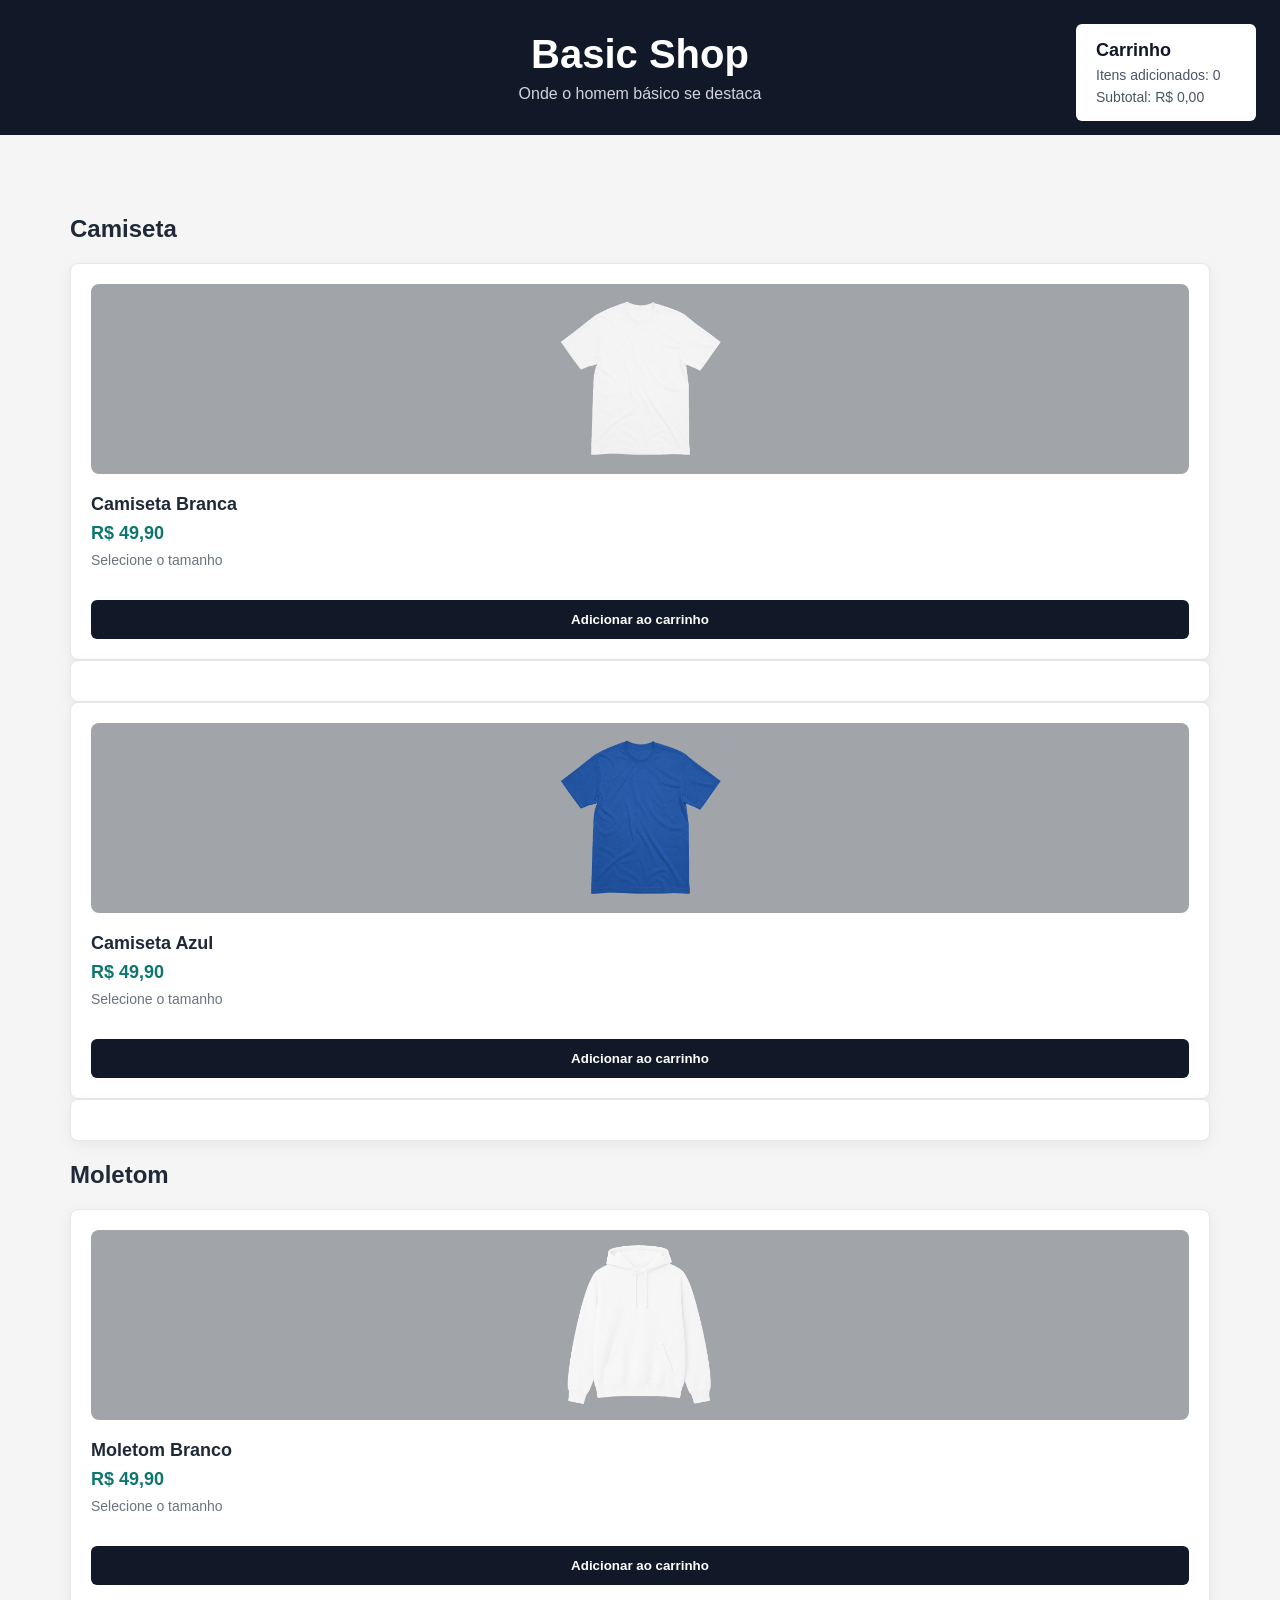
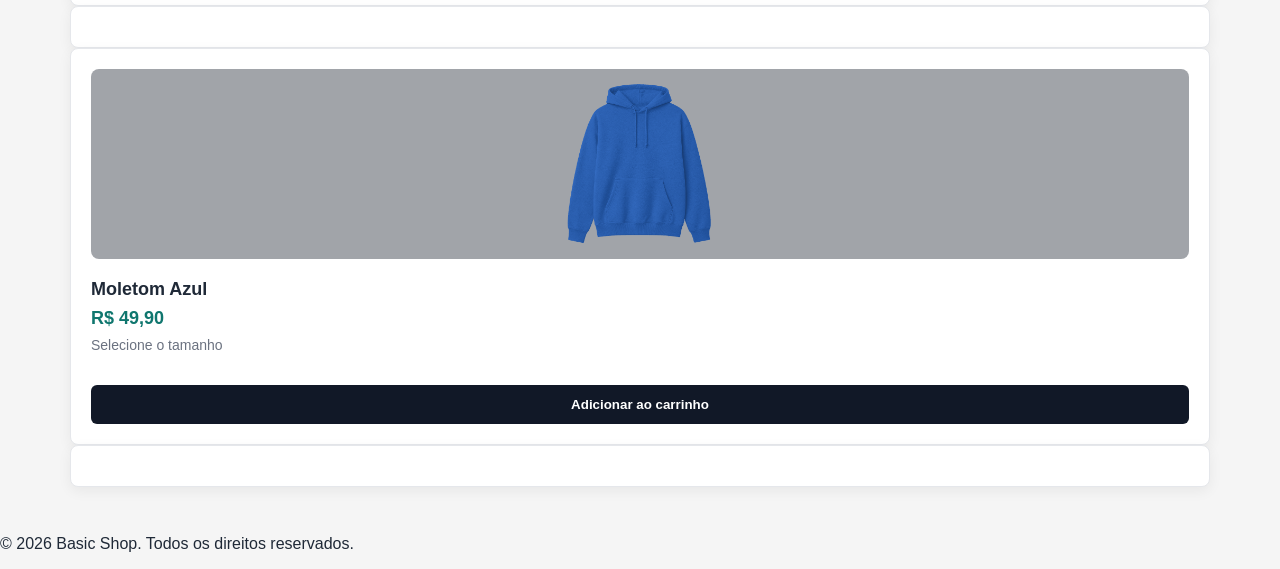
==== index.html @ 8af7d71d "commit script produtos printando na tela" ====
<!DOCTYPE html>
<html lang="pt-BR">
<head>
    <meta charset="UTF-8">
    <meta name="viewport" content="width=device-width, initial-scale=1.0">
    <title>Basic Shop</title>
    <link rel="stylesheet" href="style.css">
    
</head>
<body>
    <header>
        <h1 id="Nome_da_loja">Basic Shop</h1>
        <p>Onde o homem básico se destaca</p>

        <button id="botao-carrinho">
            <strong>Carrinho</strong>
            <span>Itens adicionados: 0</span>
            <span>Subtotal: R$ 0,00</span>
        </button>

    
        <aside id="carrinho" class="carrinho-fechado">
            <h2>Carrinho</h2>

            <p>Itens adicionados: 0</p>

            <div id="itens-carrinho"></div>

            <p>Subtotal: R$ 0,00</p>
        </aside>

    </header>
    
    <main>
        <section class="categorias">
        <div class="produtos"></div>
        </section>
        <script src="carrinho.js"></script>
        <script src="script.js"></script>
    </main>

    <footer>
        <p>&copy; 2026 Basic Shop. Todos os direitos reservados.</p>
    </footer>
</body>
</html>
---- style.css ----
* {
    box-sizing: border-box;
}

body {
    margin: 0;
    font-family: Arial, Helvetica, sans-serif;
    color: #1f2937;
    background-color: #f5f5f5;
}

header {
    position: relative;
    padding: 32px 20px;
    text-align: center;
    color: white;
    background-color: #111827;
}

#Nome_da_loja {
    margin: 0;
    font-size: 40px;
}

header p {
    margin: 8px 0 0;
    color: #d1d5db;
}

main {
    width: min(1180px, 100%);
    margin: 0 auto;
    padding: 32px 20px;
}

.categorias {
    margin-bottom: 48px;
}

.categorias h2 {
    margin: 0 0 20px;
    padding-bottom: 8px;
    border-bottom: 2px solid #e5e7eb;
    font-size: 28px;
}

.produtos {
    display: grid;
    grid-template-columns: repeat(auto-fit, minmax(220px, 1fr));
    gap: 24px;
    text-align: center;
}

article {
    padding: 20px;
    border: 1px solid #e5e7eb;
    border-radius: 8px;
    background-color: white;
    box-shadow: 0 4px 14px rgba(0, 0, 0, 0.06);
}

.imagem-produto {
    width: 100%;
    height: 190px;
    padding: 12px;
    object-fit: contain;
    border-radius: 8px;
    background-color: #a1a4a9;
}

article h3 {
    margin: 16px 0 8px;
    font-size: 18px;
}

article p {
    margin: 8px 0;
}

article p:nth-of-type(1) {
    font-size: 18px;
    font-weight: bold;
    color: #0f766e;
}

article p:nth-of-type(2) {
    font-size: 14px;
    color: #6b7280;
}

article div {
    display: flex;
    justify-content: center;
    gap: 6px;
    margin: 12px 0;
}

button {
    cursor: pointer;
    border: 0;
    border-radius: 6px;
    font-weight: bold;
}

article div button {
    width: 36px;
    height: 32px;
    color: #374151;
    background-color: #e5e7eb;
}

article > button {
    width: 100%;
    margin-top: 8px;
    padding: 12px;
    color: white;
    background-color: #111827;
}

button:hover {
    opacity: 0.85;
}

#botao-carrinho {
    position: absolute;
    top: 24px;
    right: 24px;
    display: flex;
    flex-direction: column;
    gap: 6px;
    min-width: 180px;
    padding: 16px 20px;
    text-align: left;
    color: #111827;
    border-radius: 6px;
    background-color: white;
}

#botao-carrinho strong {
    font-size: 18px;
}

#botao-carrinho span {
    font-size: 14px;
    font-weight: normal;
    color: #4b5563;
}

#carrinho {
    position: absolute;
    top: 76px;
    right: 24px;
    width: 320px;
    padding: 20px;
    text-align: left;
    color: #1f2937;
    border-radius: 8px;
    background-color: white;
    box-shadow: 0 12px 30px rgba(0, 0, 0, 0.2);
    z-index: 10;
}

#carrinho h2 {
    margin: 0 0 12px;
}

#carrinho p {
    color: #4b5563;
}

.carrinho-fechado {
    display: none;
}
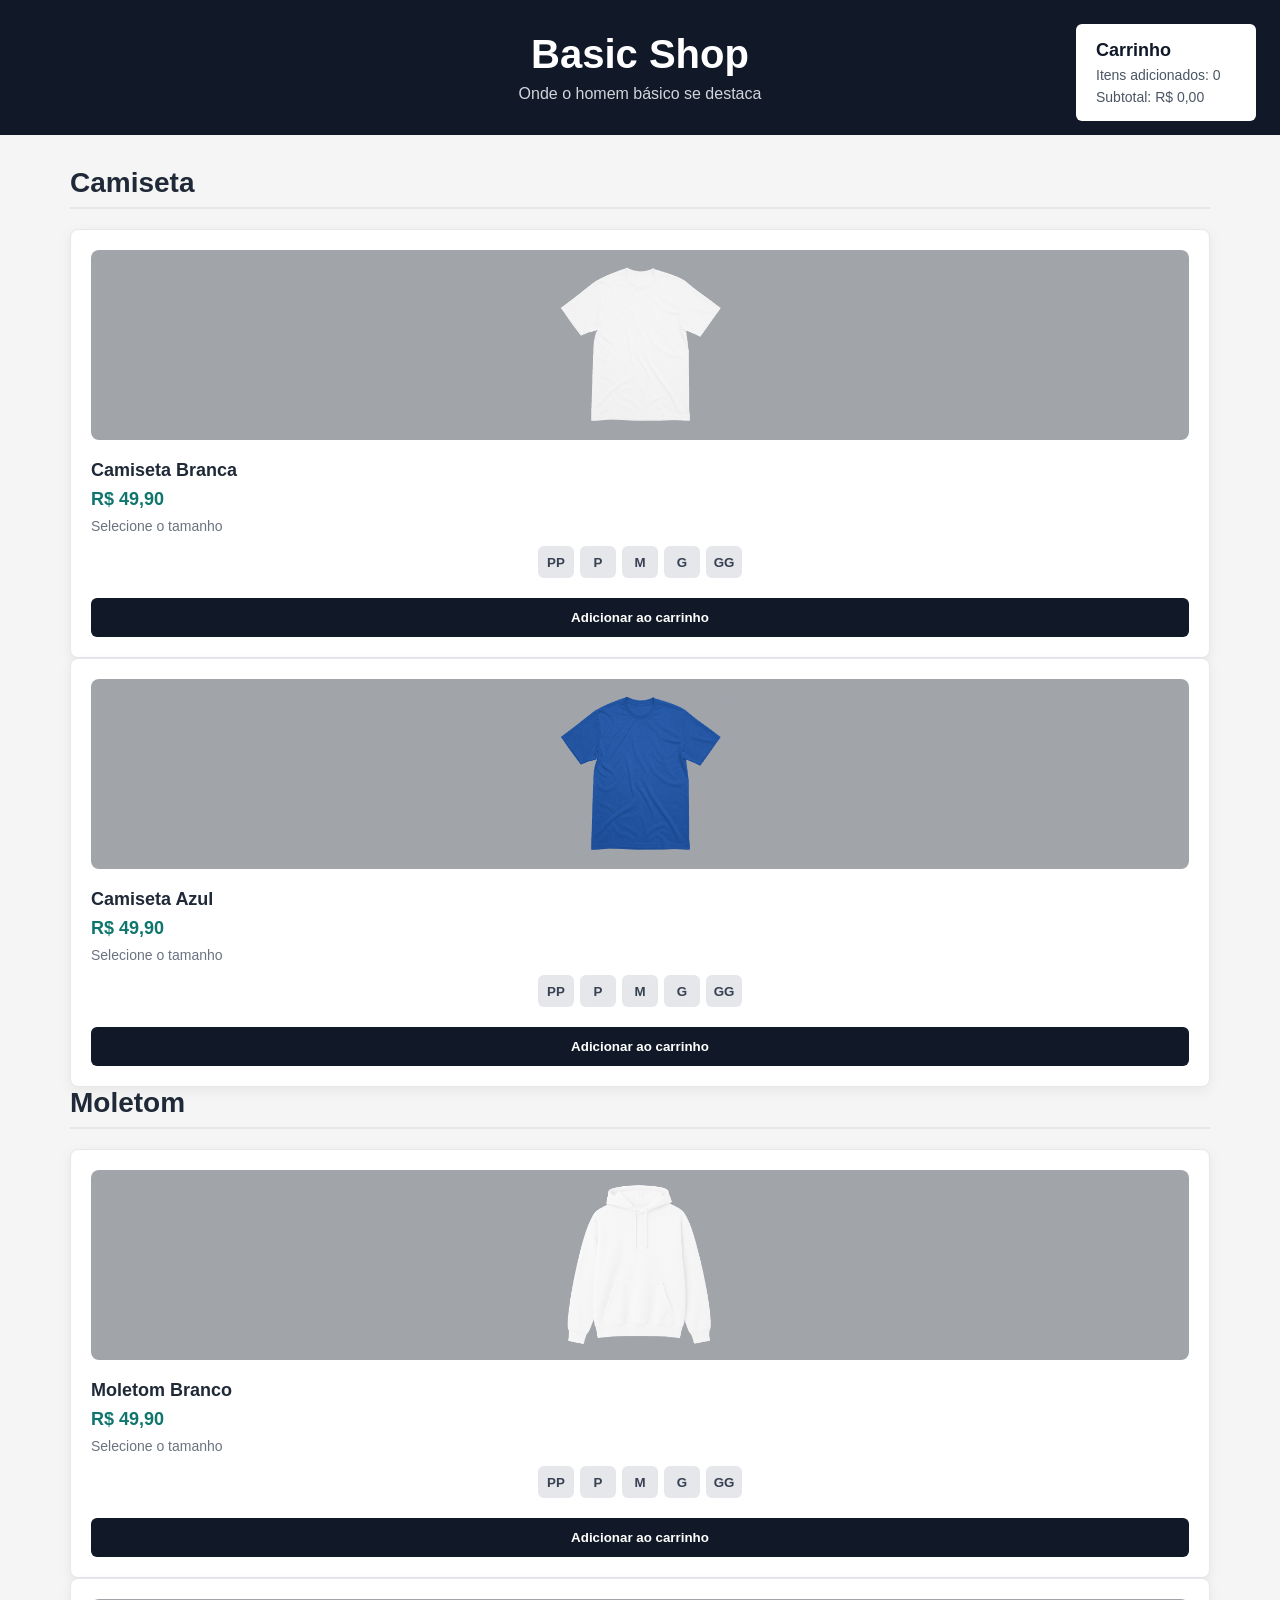
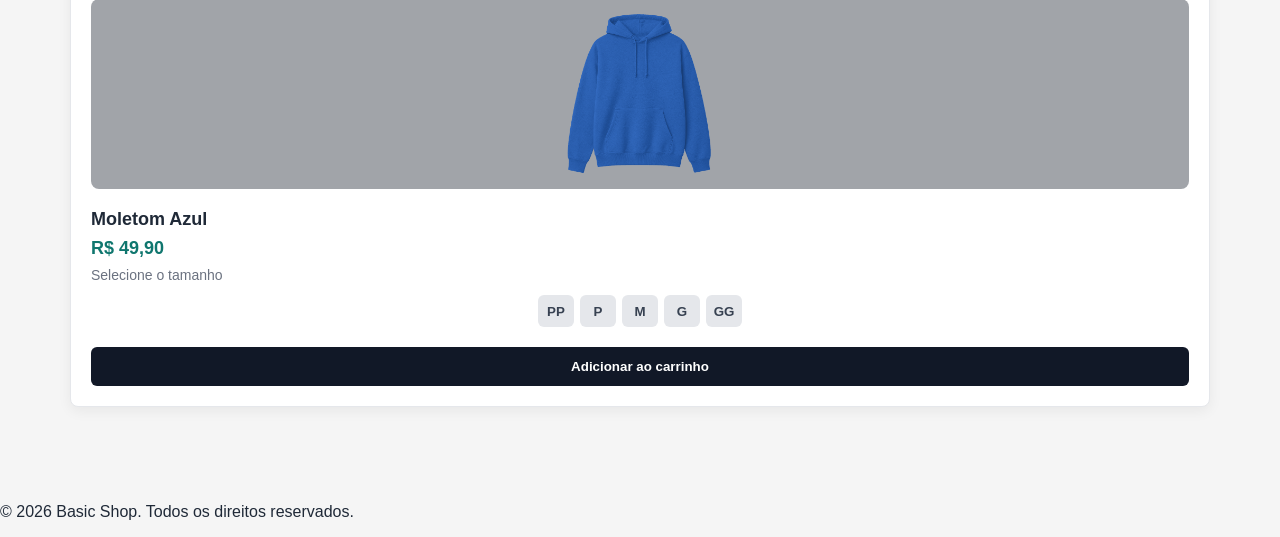
==== commit 876bac12: "tentando arrumar a semantica que é criado pelo JS Tentado deixar a semâmtica do Index2 a mesma do in" ====
--- a/index.html
+++ b/index.html
@@ -1,46 +1,40 @@
-<!DOCTYPE html>
+<!doctype html>
 <html lang="pt-BR">
-<head>
-    <meta charset="UTF-8">
-    <meta name="viewport" content="width=device-width, initial-scale=1.0">
+  <head>
+    <meta charset="UTF-8" />
+    <meta name="viewport" content="width=device-width, initial-scale=1.0" />
     <title>Basic Shop</title>
-    <link rel="stylesheet" href="style.css">
-    
-</head>
-<body>
+    <link rel="stylesheet" href="style.css" />
+  </head>
+  <body>
     <header>
-        <h1 id="Nome_da_loja">Basic Shop</h1>
-        <p>Onde o homem básico se destaca</p>
+      <h1 id="Nome_da_loja">Basic Shop</h1>
+      <p>Onde o homem básico se destaca</p>
 
-        <button id="botao-carrinho">
-            <strong>Carrinho</strong>
-            <span>Itens adicionados: 0</span>
-            <span>Subtotal: R$ 0,00</span>
-        </button>
+      <button id="botao-carrinho">
+        <strong>Carrinho</strong>
+        <span>Itens adicionados: 0</span>
+        <span>Subtotal: R$ 0,00</span>
+      </button>
 
-    
-        <aside id="carrinho" class="carrinho-fechado">
-            <h2>Carrinho</h2>
+      <aside id="carrinho" class="carrinho-fechado">
+        <h2>Carrinho</h2>
 
-            <p>Itens adicionados: 0</p>
+        <p>Itens adicionados: 0</p>
 
-            <div id="itens-carrinho"></div>
+        <div id="itens-carrinho"></div>
 
-            <p>Subtotal: R$ 0,00</p>
-        </aside>
+        <p>Subtotal: R$ 0,00</p>
+      </aside>
+    </header>
 
-    </header>
-    
     <main>
-        <section class="categorias">
-        <div class="produtos"></div>
-        </section>
-        <script src="carrinho.js"></script>
-        <script src="script.js"></script>
+      <script src="carrinho.js"></script>
+      <script src="script.js"></script>
     </main>
 
     <footer>
-        <p>&copy; 2026 Basic Shop. Todos os direitos reservados.</p>
+      <p>&copy; 2026 Basic Shop. Todos os direitos reservados.</p>
     </footer>
-</body>
-</html> +  </body>
+</html>
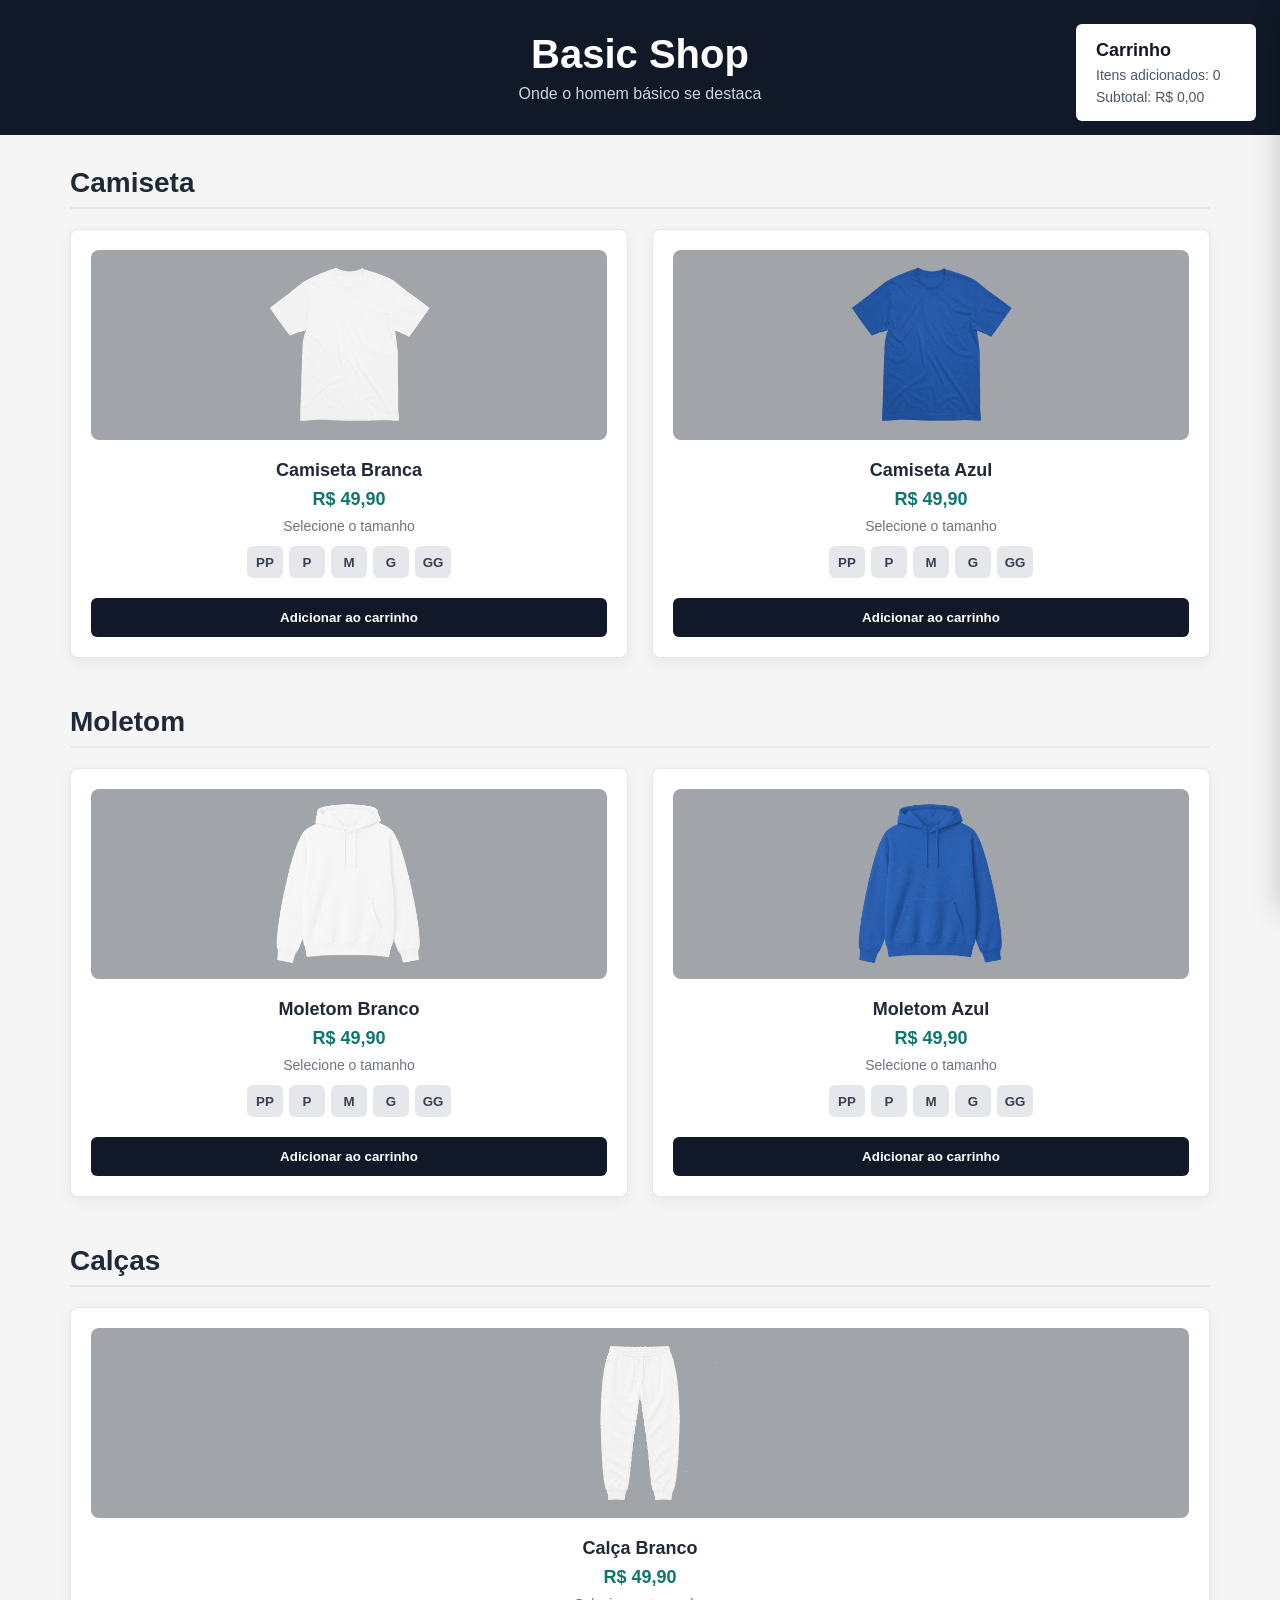
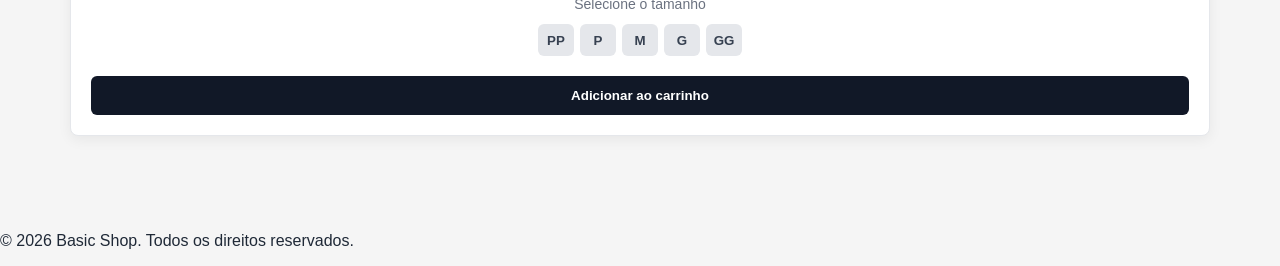
==== commit de47dfc9: "carrinho.js quase pronto criei um dicionário que salva os id dos itens selecionados, na orde {id : t" ====
--- a/index.html
+++ b/index.html
@@ -17,20 +17,12 @@
         <span>Subtotal: R$ 0,00</span>
       </button>
 
-      <aside id="carrinho" class="carrinho-fechado">
-        <h2>Carrinho</h2>
-
-        <p>Itens adicionados: 0</p>
-
-        <div id="itens-carrinho"></div>
-
-        <p>Subtotal: R$ 0,00</p>
-      </aside>
+      <aside id="carrinho" class="carrinho-fechado"></aside>
     </header>
 
     <main>
+      <script src="script.js"></script>
       <script src="carrinho.js"></script>
-      <script src="script.js"></script>
     </main>
 
     <footer>
--- a/style.css
+++ b/style.css
@@ -1,173 +1,205 @@
 * {
-    box-sizing: border-box;
+  box-sizing: border-box;
 }
 
 body {
-    margin: 0;
-    font-family: Arial, Helvetica, sans-serif;
-    color: #1f2937;
-    background-color: #f5f5f5;
+  margin: 0;
+  font-family: Arial, Helvetica, sans-serif;
+  color: #1f2937;
+  background-color: #f5f5f5;
 }
 
 header {
-    position: relative;
-    padding: 32px 20px;
-    text-align: center;
-    color: white;
-    background-color: #111827;
+  position: relative;
+  padding: 32px 20px;
+  text-align: center;
+  color: white;
+  background-color: #111827;
 }
 
 #Nome_da_loja {
-    margin: 0;
-    font-size: 40px;
+  margin: 0;
+  font-size: 40px;
 }
 
 header p {
-    margin: 8px 0 0;
-    color: #d1d5db;
+  margin: 8px 0 0;
+  color: #d1d5db;
 }
 
 main {
-    width: min(1180px, 100%);
-    margin: 0 auto;
-    padding: 32px 20px;
+  width: min(1180px, 100%);
+  margin: 0 auto;
+  padding: 32px 20px;
 }
 
 .categorias {
-    margin-bottom: 48px;
+  margin-bottom: 48px;
 }
 
 .categorias h2 {
-    margin: 0 0 20px;
-    padding-bottom: 8px;
-    border-bottom: 2px solid #e5e7eb;
-    font-size: 28px;
+  margin: 0 0 20px;
+  padding-bottom: 8px;
+  border-bottom: 2px solid #e5e7eb;
+  font-size: 28px;
 }
 
 .produtos {
-    display: grid;
-    grid-template-columns: repeat(auto-fit, minmax(220px, 1fr));
-    gap: 24px;
-    text-align: center;
+  display: grid;
+  grid-template-columns: repeat(auto-fit, minmax(220px, 1fr));
+  gap: 24px;
+  text-align: center;
 }
 
 article {
-    padding: 20px;
-    border: 1px solid #e5e7eb;
-    border-radius: 8px;
-    background-color: white;
-    box-shadow: 0 4px 14px rgba(0, 0, 0, 0.06);
+  padding: 20px;
+  border: 1px solid #e5e7eb;
+  border-radius: 8px;
+  background-color: white;
+  box-shadow: 0 4px 14px rgba(0, 0, 0, 0.06);
 }
 
 .imagem-produto {
-    width: 100%;
-    height: 190px;
-    padding: 12px;
-    object-fit: contain;
-    border-radius: 8px;
-    background-color: #a1a4a9;
+  width: 100%;
+  height: 190px;
+  padding: 12px;
+  object-fit: contain;
+  border-radius: 8px;
+  background-color: #a1a4a9;
 }
 
 article h3 {
-    margin: 16px 0 8px;
-    font-size: 18px;
+  margin: 16px 0 8px;
+  font-size: 18px;
 }
 
 article p {
-    margin: 8px 0;
+  margin: 8px 0;
 }
 
 article p:nth-of-type(1) {
-    font-size: 18px;
-    font-weight: bold;
-    color: #0f766e;
+  font-size: 18px;
+  font-weight: bold;
+  color: #0f766e;
 }
 
 article p:nth-of-type(2) {
-    font-size: 14px;
-    color: #6b7280;
+  font-size: 14px;
+  color: #6b7280;
 }
 
 article div {
-    display: flex;
-    justify-content: center;
-    gap: 6px;
-    margin: 12px 0;
+  display: flex;
+  justify-content: center;
+  gap: 6px;
+  margin: 12px 0;
 }
 
 button {
-    cursor: pointer;
-    border: 0;
-    border-radius: 6px;
-    font-weight: bold;
+  cursor: pointer;
+  border: 0;
+  border-radius: 6px;
+  font-weight: bold;
 }
 
 article div button {
-    width: 36px;
-    height: 32px;
-    color: #374151;
-    background-color: #e5e7eb;
+  width: 36px;
+  height: 32px;
+  color: #374151;
+  background-color: #e5e7eb;
 }
 
 article > button {
-    width: 100%;
-    margin-top: 8px;
-    padding: 12px;
-    color: white;
-    background-color: #111827;
+  width: 100%;
+  margin-top: 8px;
+  padding: 12px;
+  color: white;
+  background-color: #111827;
 }
 
 button:hover {
-    opacity: 0.85;
+  opacity: 0.85;
 }
 
 #botao-carrinho {
-    position: absolute;
-    top: 24px;
-    right: 24px;
-    display: flex;
-    flex-direction: column;
-    gap: 6px;
-    min-width: 180px;
-    padding: 16px 20px;
-    text-align: left;
-    color: #111827;
-    border-radius: 6px;
-    background-color: white;
+  position: absolute;
+  top: 24px;
+  right: 24px;
+  display: flex;
+  flex-direction: column;
+  gap: 6px;
+  min-width: 180px;
+  padding: 16px 20px;
+  text-align: left;
+  color: #111827;
+  border-radius: 6px;
+  background-color: white;
 }
 
 #botao-carrinho strong {
-    font-size: 18px;
+  font-size: 18px;
 }
 
 #botao-carrinho span {
-    font-size: 14px;
-    font-weight: normal;
-    color: #4b5563;
+  font-size: 14px;
+  font-weight: normal;
+  color: #4b5563;
 }
 
 #carrinho {
-    position: absolute;
-    top: 76px;
-    right: 24px;
-    width: 320px;
-    padding: 20px;
-    text-align: left;
-    color: #1f2937;
-    border-radius: 8px;
-    background-color: white;
-    box-shadow: 0 12px 30px rgba(0, 0, 0, 0.2);
-    z-index: 10;
+  position: absolute;
+  top: 76px;
+  right: 24px;
+  width: 320px;
+  padding: 20px;
+  text-align: left;
+  color: #1f2937;
+  border-radius: 8px;
+  background-color: white;
+  box-shadow: 0 12px 30px rgba(0, 0, 0, 0.2);
+  z-index: 10;
 }
 
 #carrinho h2 {
-    margin: 0 0 12px;
+  margin: 0 0 12px;
 }
 
 #carrinho p {
-    color: #4b5563;
+  color: #4b5563;
+}
+
+.tamanhoEscolhido {
+  background-color: #4b5563;
+  color: black;
+}
+
+#carrinho {
+  position: fixed;
+  top: 0;
+  right: 0;
+  height: 100vh;
+  width: 350px;
+  background: white;
+  transition: transform 0.3s ease;
 }
 
 .carrinho-fechado {
-    display: none;
-}
+  /* aqui entra a propriedade que "esconde" a aba pra fora da tela */
+  transform: translateX(100%);
+}
+
+.carrinho-aberto {
+  /* aqui entra a propriedade que traz a aba de volta pra visível */
+  transform: translateX(0);
+}
+
+.btnFechar {
+  border: none;
+  background: none;
+}
+
+.divTitulo {
+  display: flex;
+  gap: 10rem;
+  place-self: center;
+}
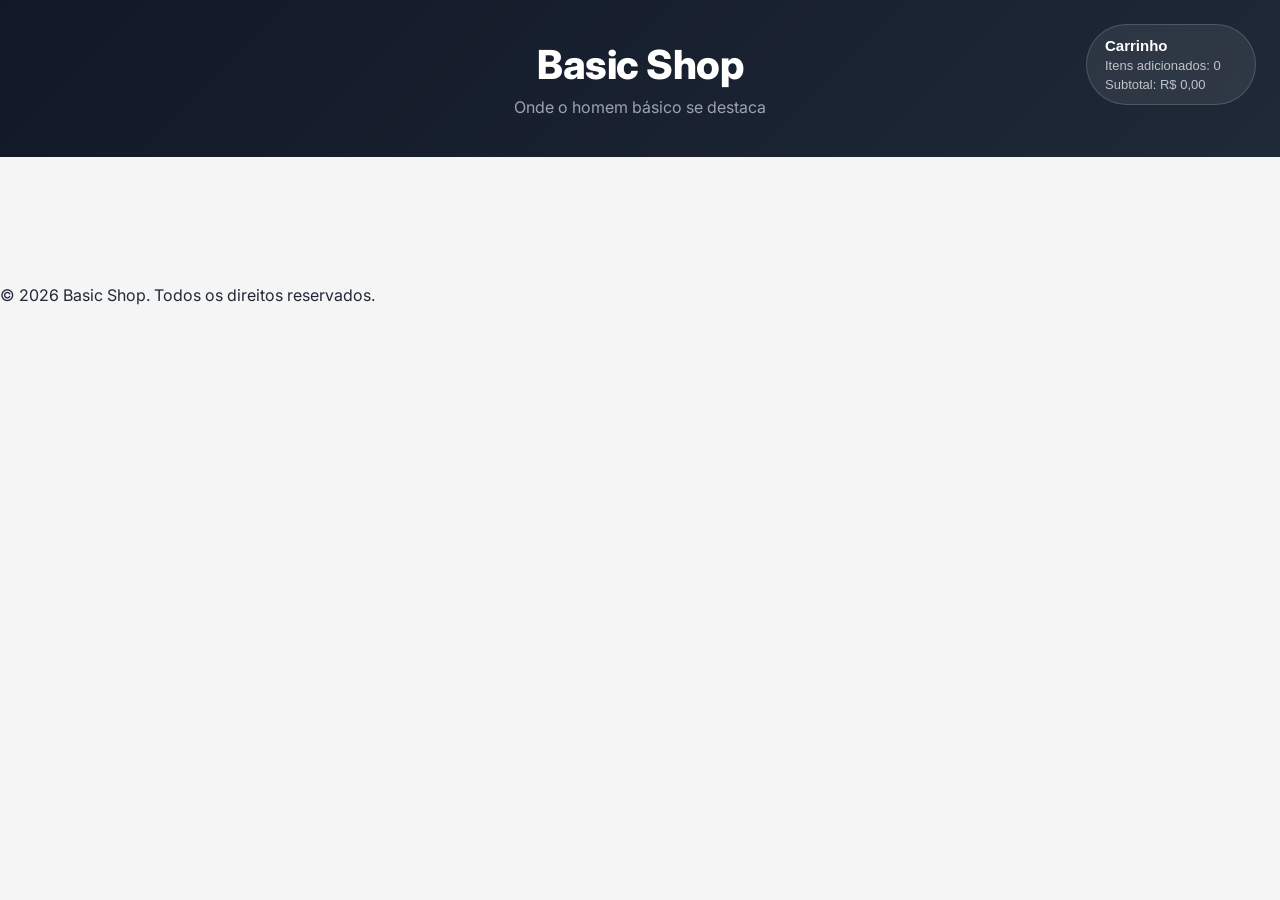
==== commit 819a7d4a: "carrinho.js e script.js prontos falta algumas coisas ainda, mas o MVP está pronto" ====
--- a/index.html
+++ b/index.html
@@ -13,16 +13,17 @@
 
       <button id="botao-carrinho">
         <strong>Carrinho</strong>
-        <span>Itens adicionados: 0</span>
-        <span>Subtotal: R$ 0,00</span>
+        <span id="totalItens">Itens adicionados: 0</span>
+        <span id="subtotal">Subtotal: R$ 0,00</span>
       </button>
-
-      <aside id="carrinho" class="carrinho-fechado"></aside>
     </header>
 
     <main>
+      <section class="categorias">
+        <div class="produtos"></div>
+      </section>
+      <script src="carrinho.js"></script>
       <script src="script.js"></script>
-      <script src="carrinho.js"></script>
     </main>
 
     <footer>
--- a/style.css
+++ b/style.css
@@ -1,30 +1,40 @@
+@import url('https://fonts.googleapis.com/css2?family=Inter:wght@400;500;600;700;800&display=swap');
+
 * {
   box-sizing: border-box;
 }
 
 body {
   margin: 0;
-  font-family: Arial, Helvetica, sans-serif;
+  font-family: 'Inter', Arial, Helvetica, sans-serif;
   color: #1f2937;
   background-color: #f5f5f5;
 }
 
+a:focus-visible,
+button:focus-visible {
+  outline: 2px solid #0f766e;
+  outline-offset: 2px;
+}
+
 header {
   position: relative;
-  padding: 32px 20px;
+  padding: 40px 20px;
   text-align: center;
   color: white;
-  background-color: #111827;
+  background: linear-gradient(135deg, #111827 0%, #1f2937 100%);
 }
 
 #Nome_da_loja {
   margin: 0;
   font-size: 40px;
+  font-weight: 800;
+  letter-spacing: -0.5px;
 }
 
 header p {
   margin: 8px 0 0;
-  color: #d1d5db;
+  color: #9ca3af;
 }
 
 main {
@@ -38,10 +48,23 @@
 }
 
 .categorias h2 {
+  position: relative;
   margin: 0 0 20px;
-  padding-bottom: 8px;
+  padding-bottom: 12px;
   border-bottom: 2px solid #e5e7eb;
-  font-size: 28px;
+  font-size: 26px;
+  font-weight: 700;
+  letter-spacing: -0.3px;
+}
+
+.categorias h2::after {
+  content: '';
+  position: absolute;
+  left: 0;
+  bottom: -2px;
+  width: 48px;
+  height: 2px;
+  background-color: #0f766e;
 }
 
 .produtos {
@@ -54,9 +77,17 @@
 article {
   padding: 20px;
   border: 1px solid #e5e7eb;
-  border-radius: 8px;
+  border-radius: 12px;
   background-color: white;
   box-shadow: 0 4px 14px rgba(0, 0, 0, 0.06);
+  transition:
+    transform 0.2s ease,
+    box-shadow 0.2s ease;
+}
+
+article:hover {
+  transform: translateY(-4px);
+  box-shadow: 0 12px 24px rgba(0, 0, 0, 0.1);
 }
 
 .imagem-produto {
@@ -71,6 +102,7 @@
 article h3 {
   margin: 16px 0 8px;
   font-size: 18px;
+  font-weight: 600;
 }
 
 article p {
@@ -100,6 +132,10 @@
   border: 0;
   border-radius: 6px;
   font-weight: bold;
+  transition:
+    background-color 0.15s ease,
+    transform 0.1s ease,
+    opacity 0.15s ease;
 }
 
 article div button {
@@ -109,6 +145,10 @@
   background-color: #e5e7eb;
 }
 
+article div button:hover {
+  background-color: #d1d5db;
+}
+
 article > button {
   width: 100%;
   margin-top: 8px;
@@ -117,6 +157,14 @@
   background-color: #111827;
 }
 
+article > button:hover {
+  background-color: #1f2937;
+}
+
+button:active {
+  transform: scale(0.97);
+}
+
 button:hover {
   opacity: 0.85;
 }
@@ -127,79 +175,216 @@
   right: 24px;
   display: flex;
   flex-direction: column;
-  gap: 6px;
-  min-width: 180px;
-  padding: 16px 20px;
+  gap: 4px;
+  min-width: 170px;
+  padding: 12px 18px;
   text-align: left;
-  color: #111827;
-  border-radius: 6px;
-  background-color: white;
+  color: white;
+  border: 1px solid rgba(255, 255, 255, 0.16);
+  border-radius: 999px;
+  background-color: rgba(255, 255, 255, 0.08);
+  backdrop-filter: blur(6px);
+  transition:
+    background-color 0.15s ease,
+    border-color 0.15s ease,
+    transform 0.15s ease;
+}
+
+#botao-carrinho:hover {
+  background-color: rgba(255, 255, 255, 0.14);
+  border-color: rgba(255, 255, 255, 0.28);
+  transform: translateY(-1px);
+  opacity: 1;
 }
 
 #botao-carrinho strong {
-  font-size: 18px;
+  font-size: 15px;
+  font-weight: 600;
 }
 
 #botao-carrinho span {
-  font-size: 14px;
+  font-size: 13px;
   font-weight: normal;
-  color: #4b5563;
-}
-
-#carrinho {
-  position: absolute;
-  top: 76px;
-  right: 24px;
-  width: 320px;
-  padding: 20px;
-  text-align: left;
-  color: #1f2937;
-  border-radius: 8px;
-  background-color: white;
-  box-shadow: 0 12px 30px rgba(0, 0, 0, 0.2);
-  z-index: 10;
-}
-
-#carrinho h2 {
-  margin: 0 0 12px;
-}
-
-#carrinho p {
-  color: #4b5563;
+  color: rgba(255, 255, 255, 0.7);
 }
 
 .tamanhoEscolhido {
   background-color: #4b5563;
   color: black;
 }
+
+/* ===== CARRINHO ===== */
 
 #carrinho {
   position: fixed;
   top: 0;
   right: 0;
+  display: flex;
+  flex-direction: column;
   height: 100vh;
   width: 350px;
+  padding: 0;
+  color: #1f2937;
   background: white;
+  box-shadow: -8px 0 24px rgba(0, 0, 0, 0.12);
   transition: transform 0.3s ease;
+  z-index: 1000;
 }
 
 .carrinho-fechado {
-  /* aqui entra a propriedade que "esconde" a aba pra fora da tela */
   transform: translateX(100%);
 }
 
 .carrinho-aberto {
-  /* aqui entra a propriedade que traz a aba de volta pra visível */
   transform: translateX(0);
 }
 
+.divTitulo {
+  display: flex;
+  align-items: center;
+  justify-content: space-between;
+  gap: 12px;
+  padding: 20px;
+  color: white;
+  background-color: #111827;
+}
+
+.divTitulo h2 {
+  margin: 0;
+  font-size: 20px;
+}
+
 .btnFechar {
+  display: flex;
+  align-items: center;
+  justify-content: center;
+  width: 28px;
+  height: 28px;
   border: none;
+  border-radius: 50%;
+  font-size: 16px;
+  color: white;
+  background: rgba(255, 255, 255, 0.12);
+}
+
+.btnFechar:hover {
+  background: rgba(255, 255, 255, 0.22);
+  opacity: 1;
+}
+
+#carrinho > p {
+  margin: 0;
+  padding: 14px 20px;
+  font-size: 13px;
+  font-weight: 600;
+  letter-spacing: 0.2px;
+  color: #6b7280;
+  background-color: #fafafa;
+  border-bottom: 1px solid #e5e7eb;
+}
+
+#itens-carrinho {
+  flex: 1;
+  min-height: 0;
+  overflow-y: auto;
+  padding: 4px 20px;
+}
+
+#itens-carrinho:empty::after {
+  content: 'Seu carrinho está vazio';
+  display: block;
+  padding: 32px 0;
+  text-align: center;
+  font-size: 14px;
+  color: #9ca3af;
+}
+
+.carrinho-item {
+  display: flex;
+  align-items: center;
+  gap: 12px;
+  padding: 14px 4px;
+  margin: 0 -4px;
+  border-radius: 8px;
+  border-bottom: 1px solid #f0f0f0;
+  transition: background-color 0.15s ease;
+}
+
+.carrinho-item:hover {
+  background-color: #fafafa;
+}
+
+.carrinho-item:last-child {
+  border-bottom: none;
+}
+
+.carrinho-item-img {
+  width: 56px;
+  height: 56px;
+  object-fit: cover;
+  border-radius: 10px;
+  border: 1px solid #ececec;
+  background-color: #a1a4a9;
+  flex-shrink: 0;
+}
+
+.carrinho-item-info {
+  flex: 1;
+  display: flex;
+  flex-direction: column;
+  gap: 4px;
+  min-width: 0;
+}
+
+.carrinho-item-nome {
+  font-weight: 600;
+  font-size: 14px;
+  color: #111827;
+  white-space: nowrap;
+  overflow: hidden;
+  text-overflow: ellipsis;
+}
+
+.carrinho-item-tamanho {
+  display: inline-block;
+  width: fit-content;
+  font-size: 11px;
+  padding: 2px 8px;
+  color: #4b5563;
+  background-color: #f3f4f6;
+  border-radius: 999px;
+}
+
+.carrinho-item-valor {
+  font-weight: 700;
+  font-size: 14px;
+  color: #0f766e;
+  flex-shrink: 0;
+}
+
+#carrinho > p:last-of-type {
+  margin: 0 20px;
+  padding: 16px 0;
+  border-top: 1px dashed #e5e7eb;
+  border-bottom: none;
   background: none;
-}
-
-.divTitulo {
-  display: flex;
-  gap: 10rem;
-  place-self: center;
-}
+  font-size: 17px;
+  font-weight: 700;
+  letter-spacing: 0;
+  color: #111827;
+}
+
+#carrinho > button {
+  width: calc(100% - 40px);
+  margin: 4px 20px 20px;
+  padding: 14px;
+  font-size: 15px;
+  letter-spacing: 0.2px;
+  color: white;
+  background-color: #111827;
+  box-shadow: 0 4px 12px rgba(17, 24, 39, 0.25);
+}
+
+#carrinho > button:hover {
+  background-color: #1f2937;
+}
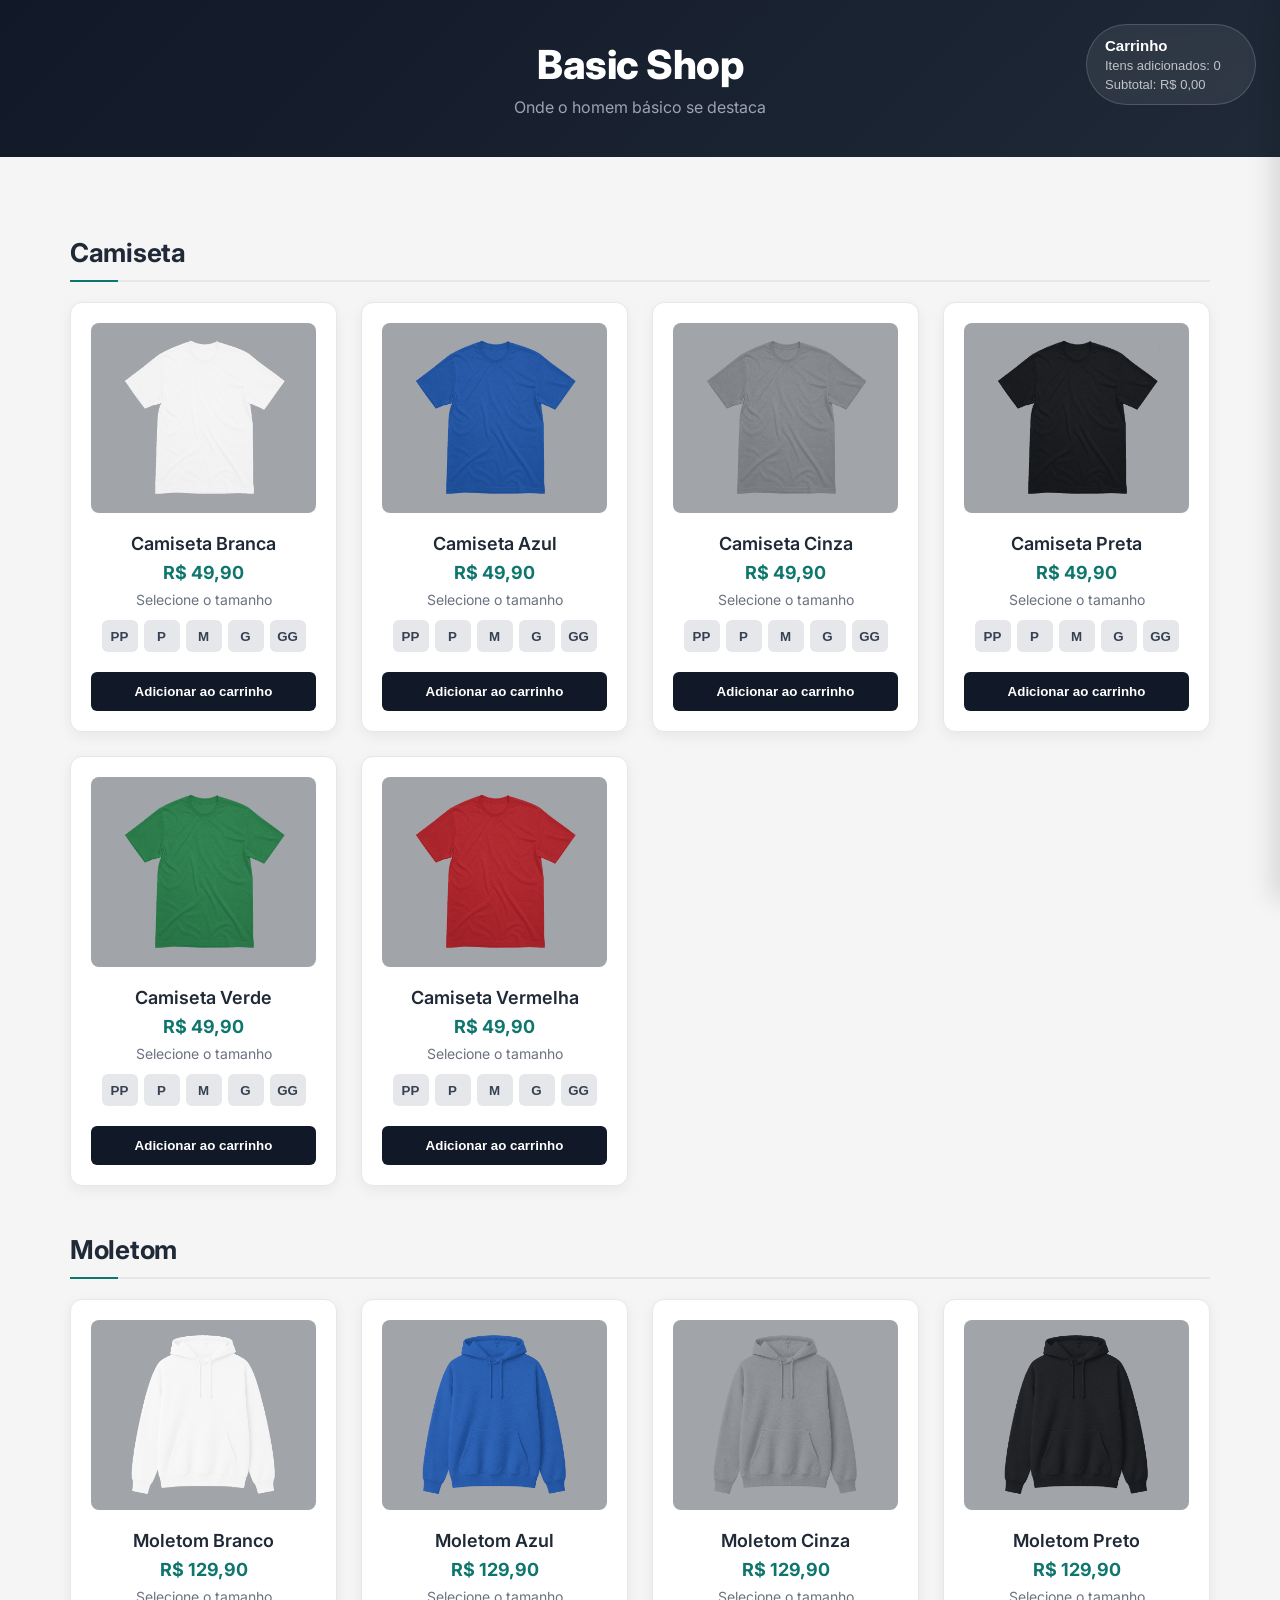
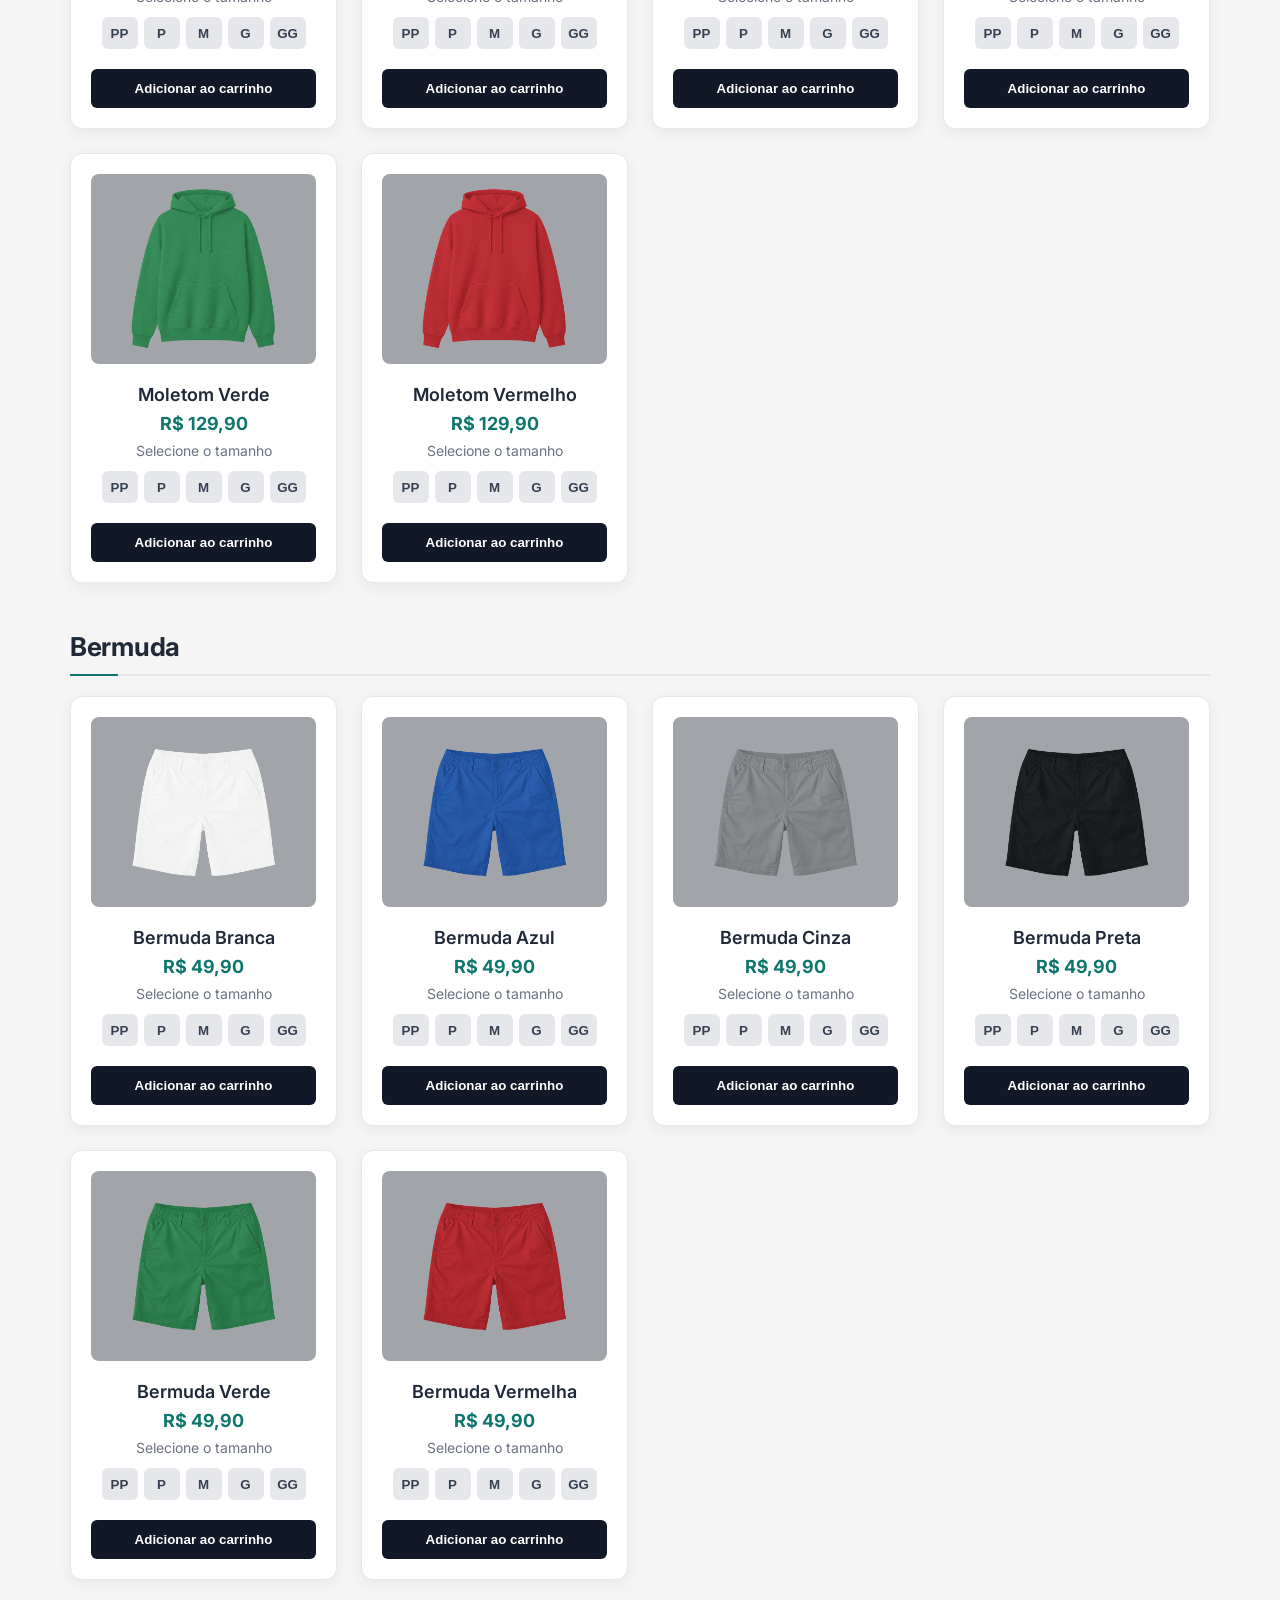
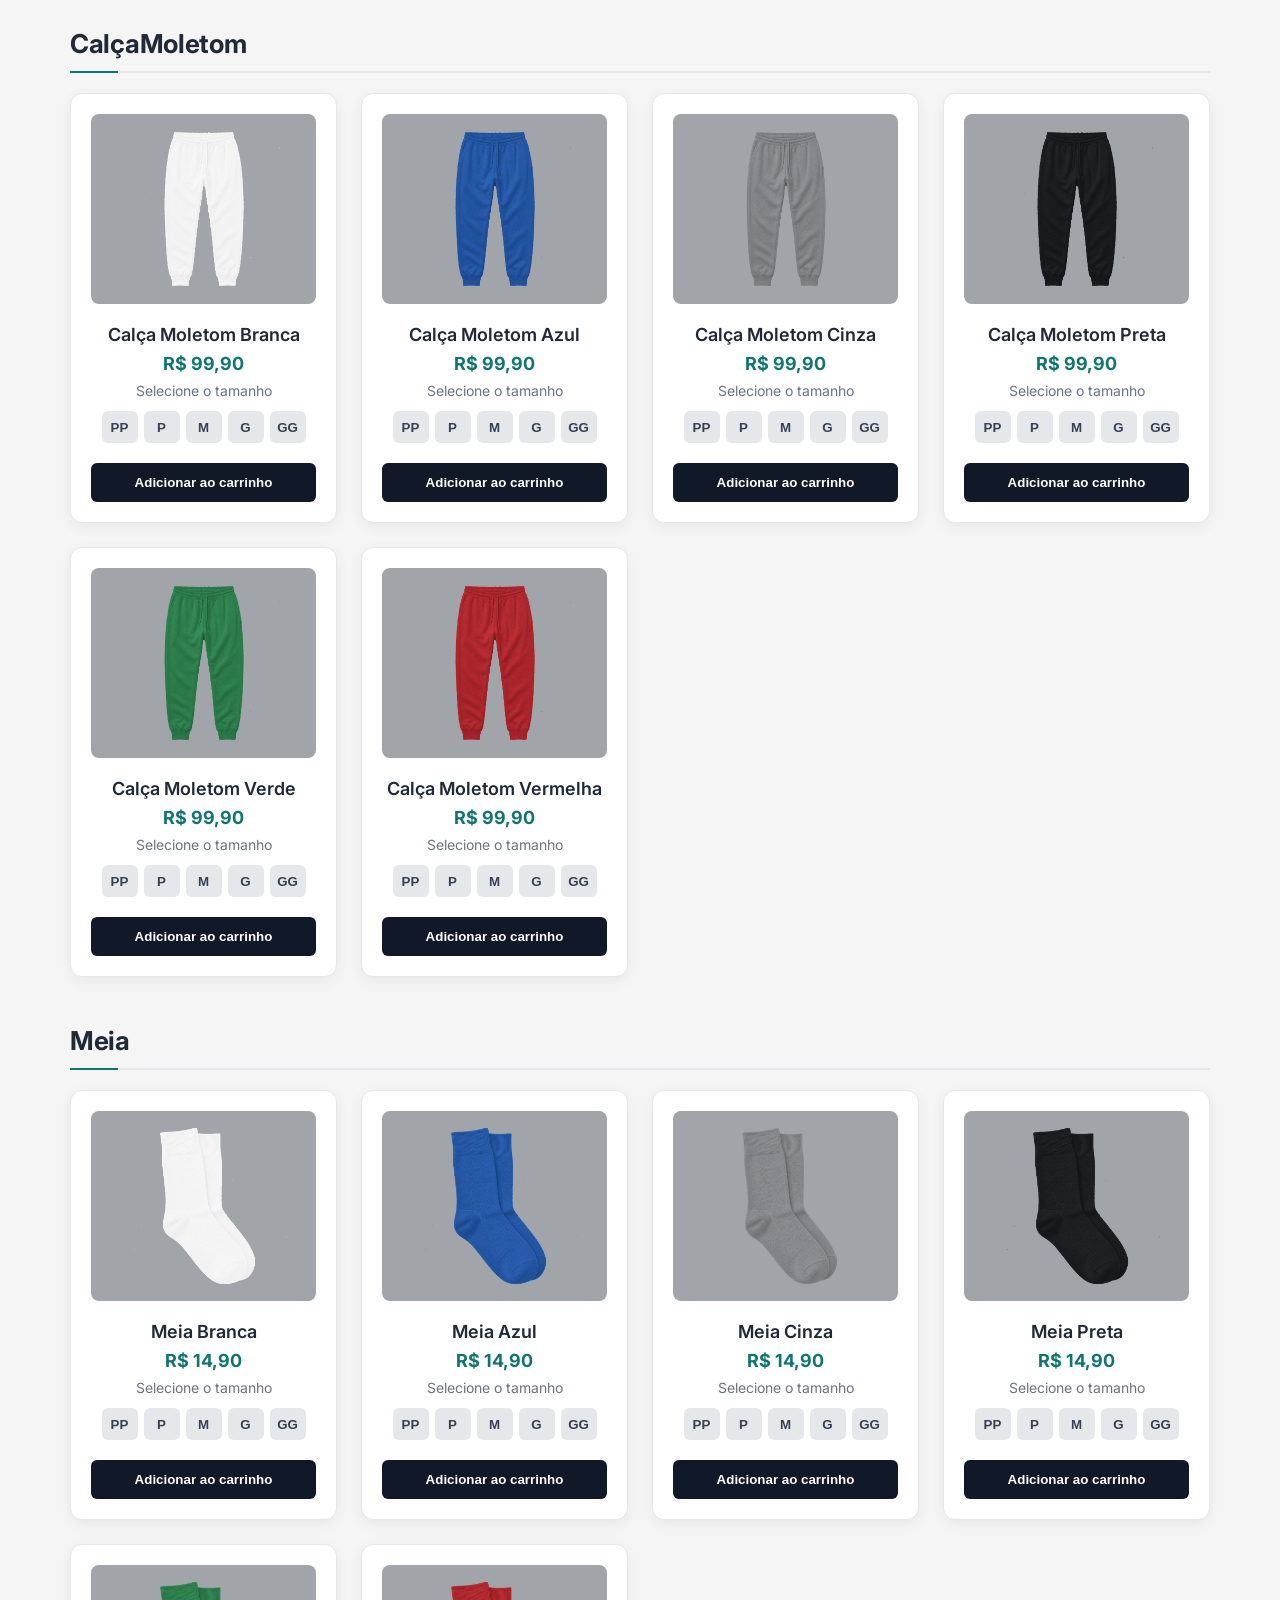
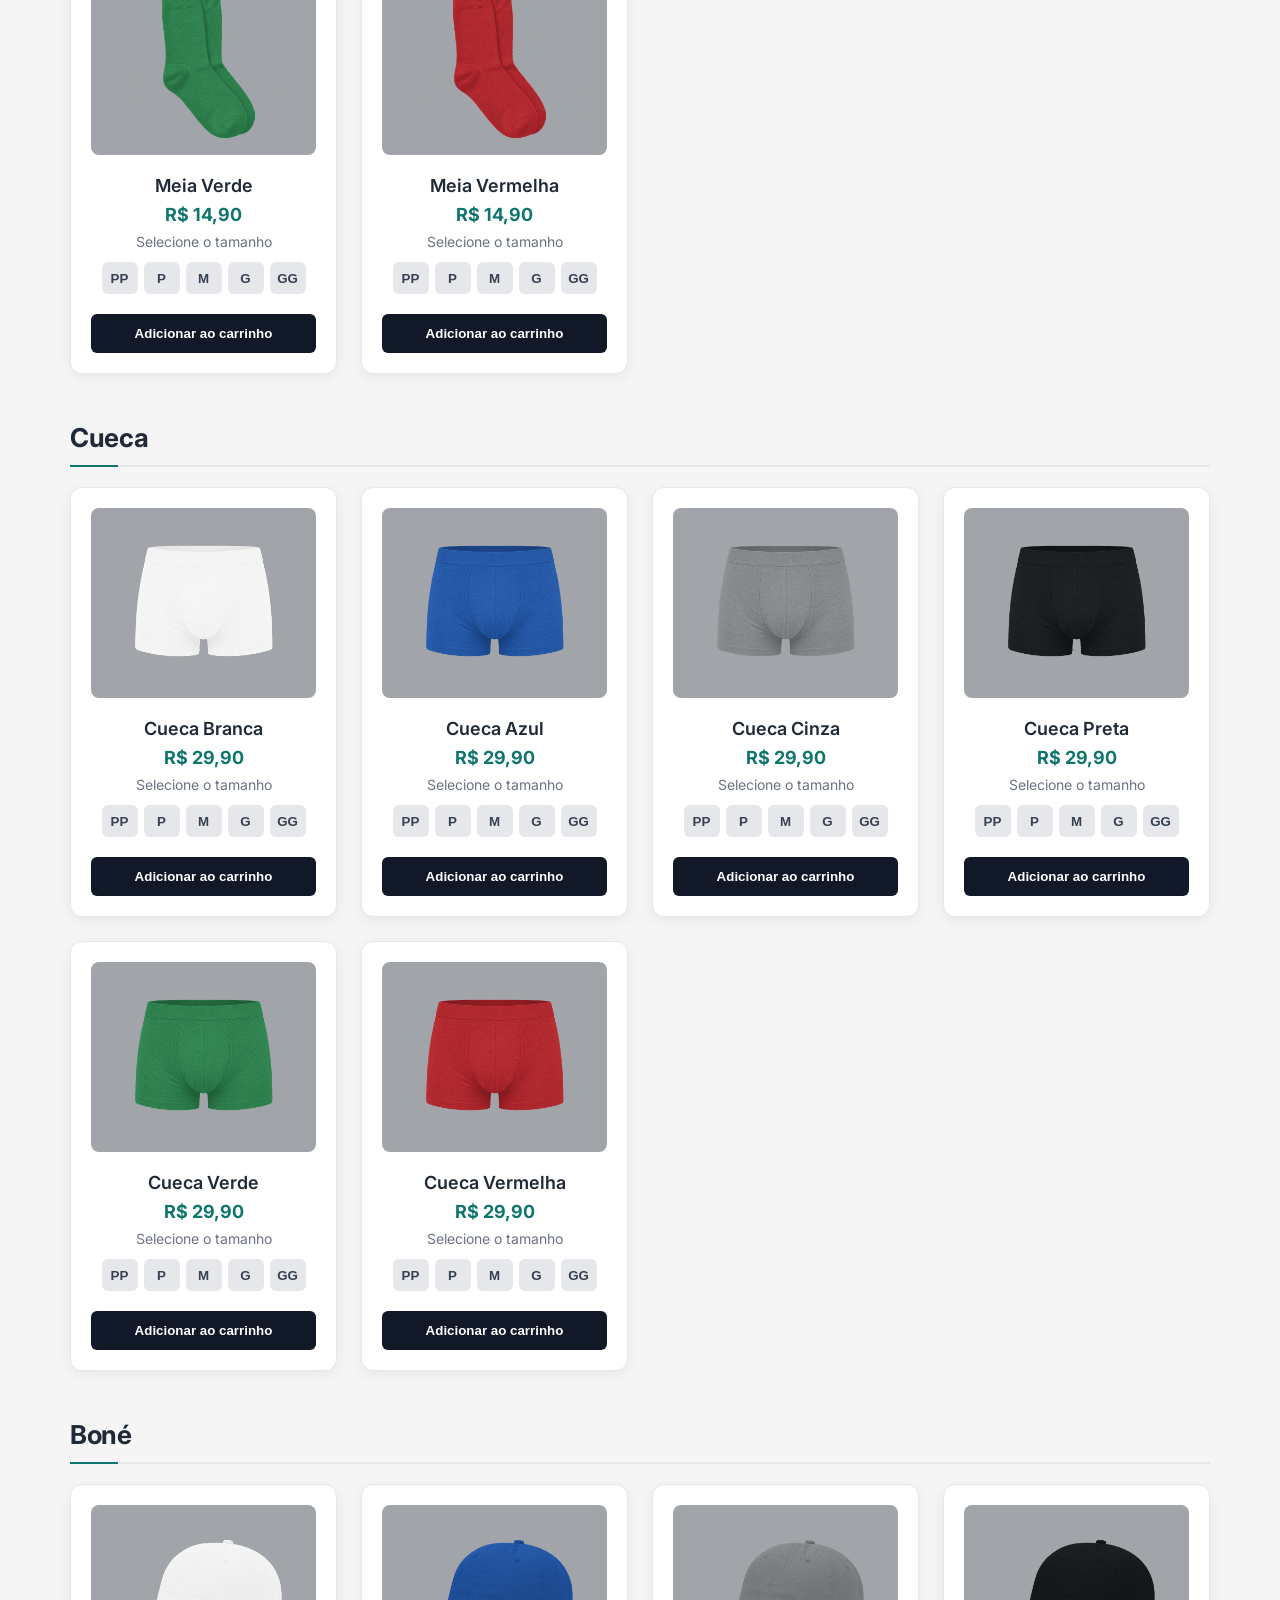
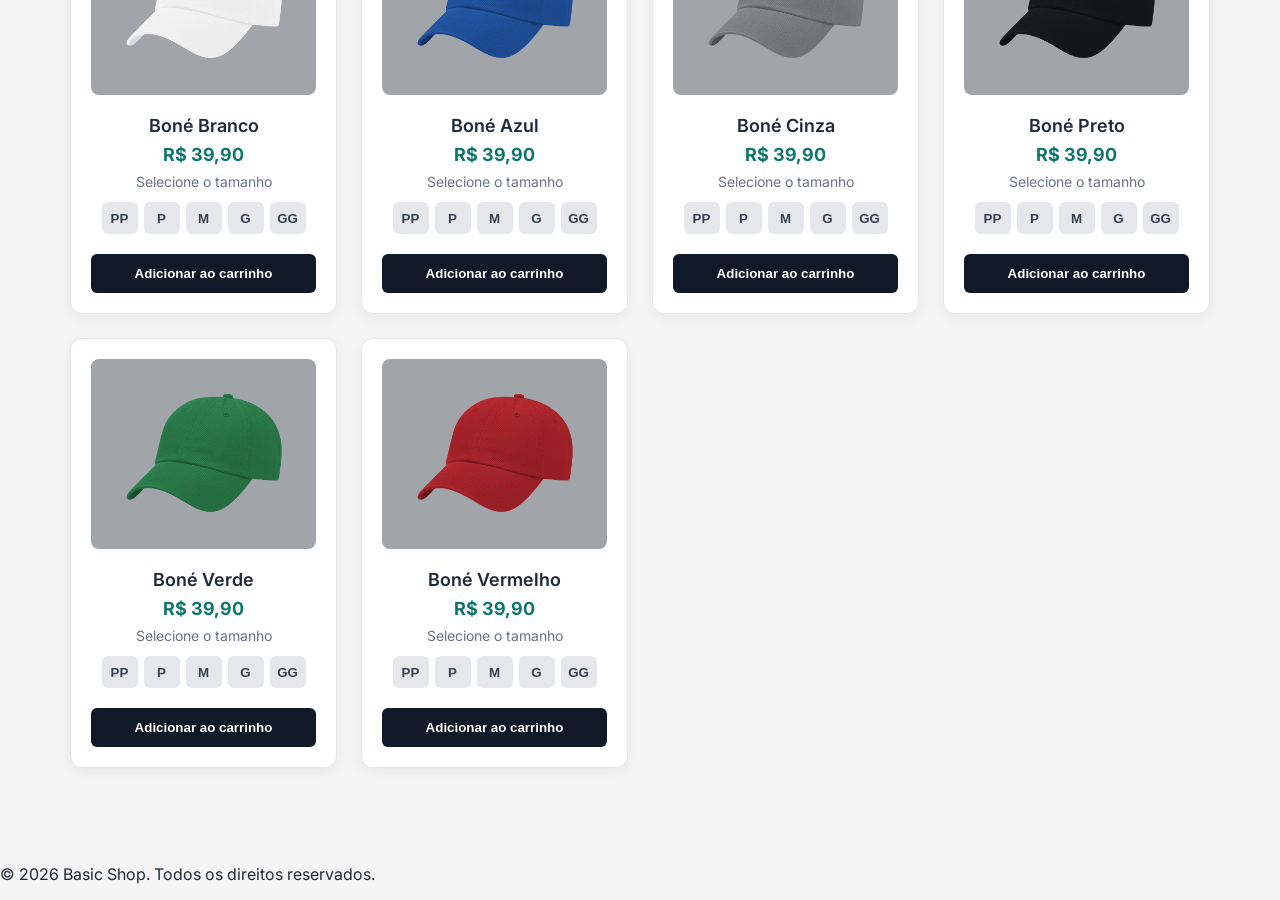
==== commit 7b50bb51: "Erro corrigido" ====
--- a/index.html
+++ b/index.html
@@ -16,6 +16,8 @@
         <span id="totalItens">Itens adicionados: 0</span>
         <span id="subtotal">Subtotal: R$ 0,00</span>
       </button>
+
+      <aside id="carrinho" class="carrinho-fechado"></aside>
     </header>
 
     <main>
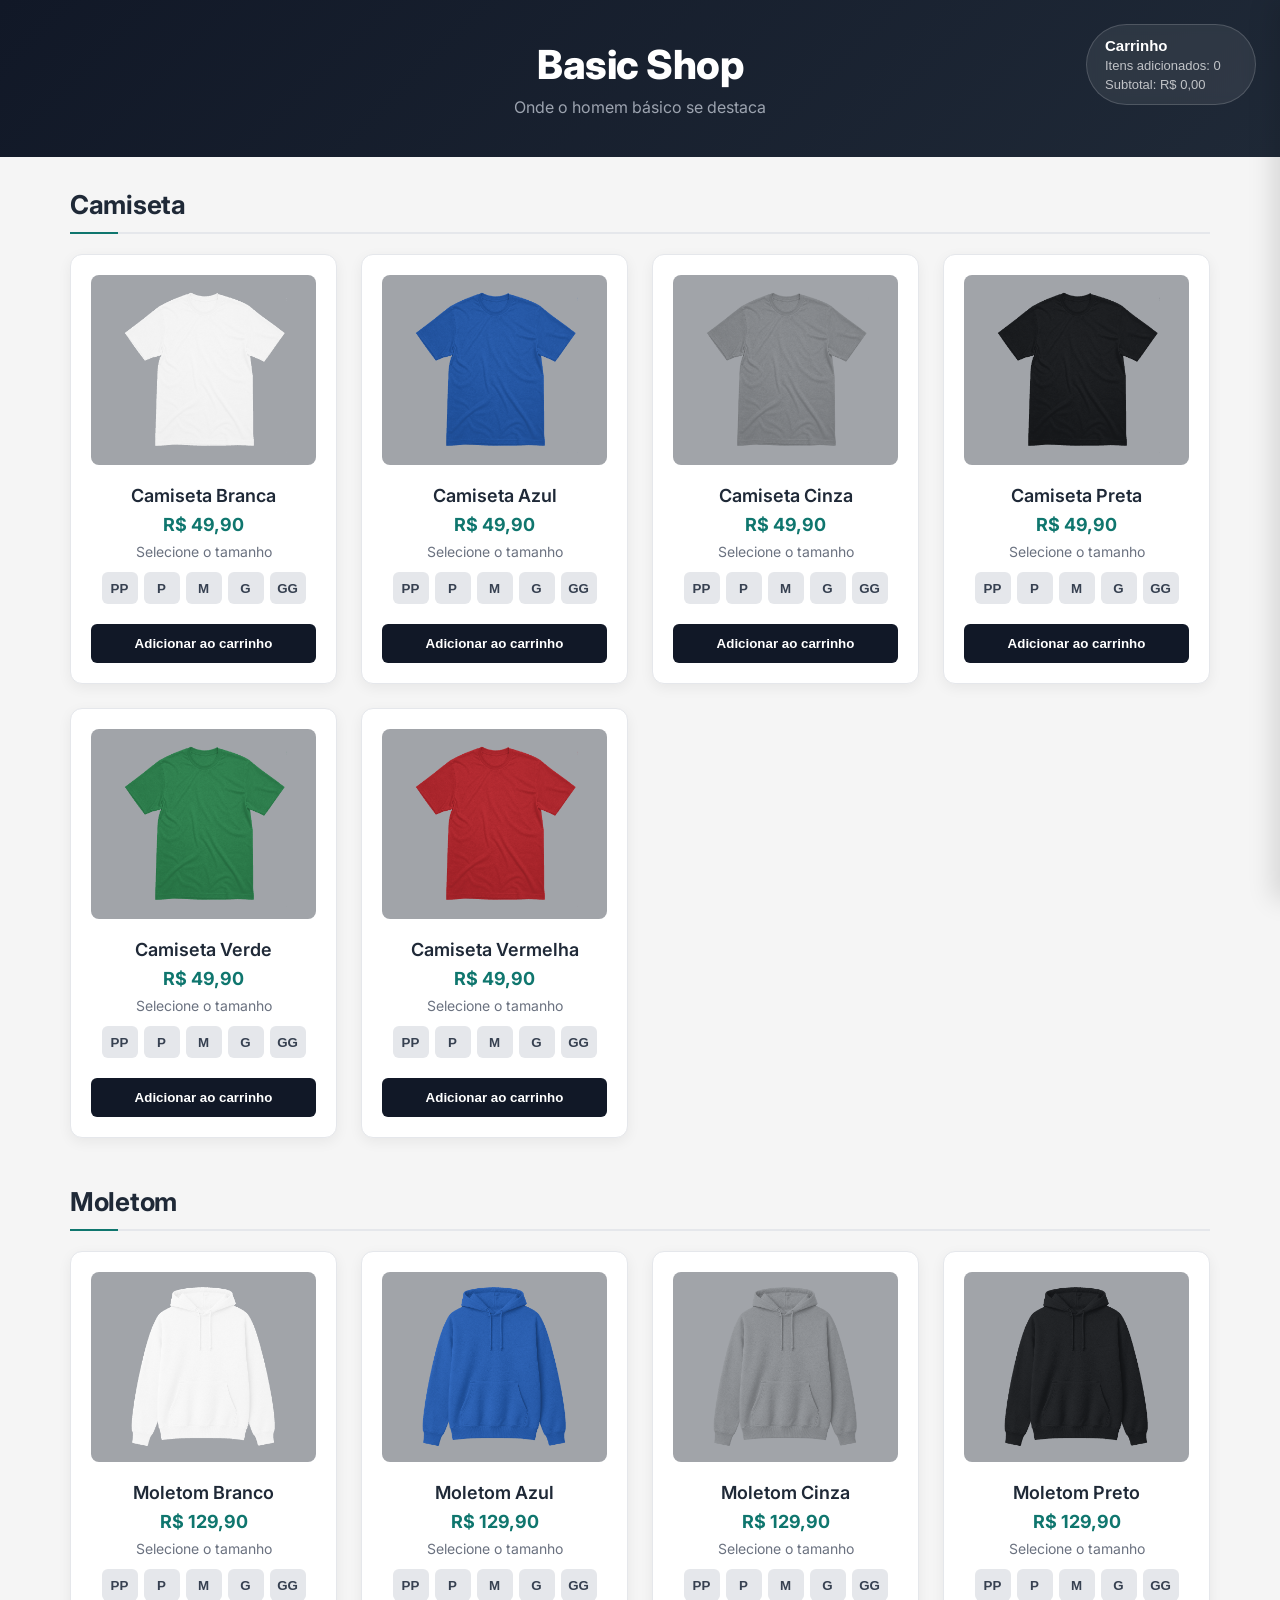
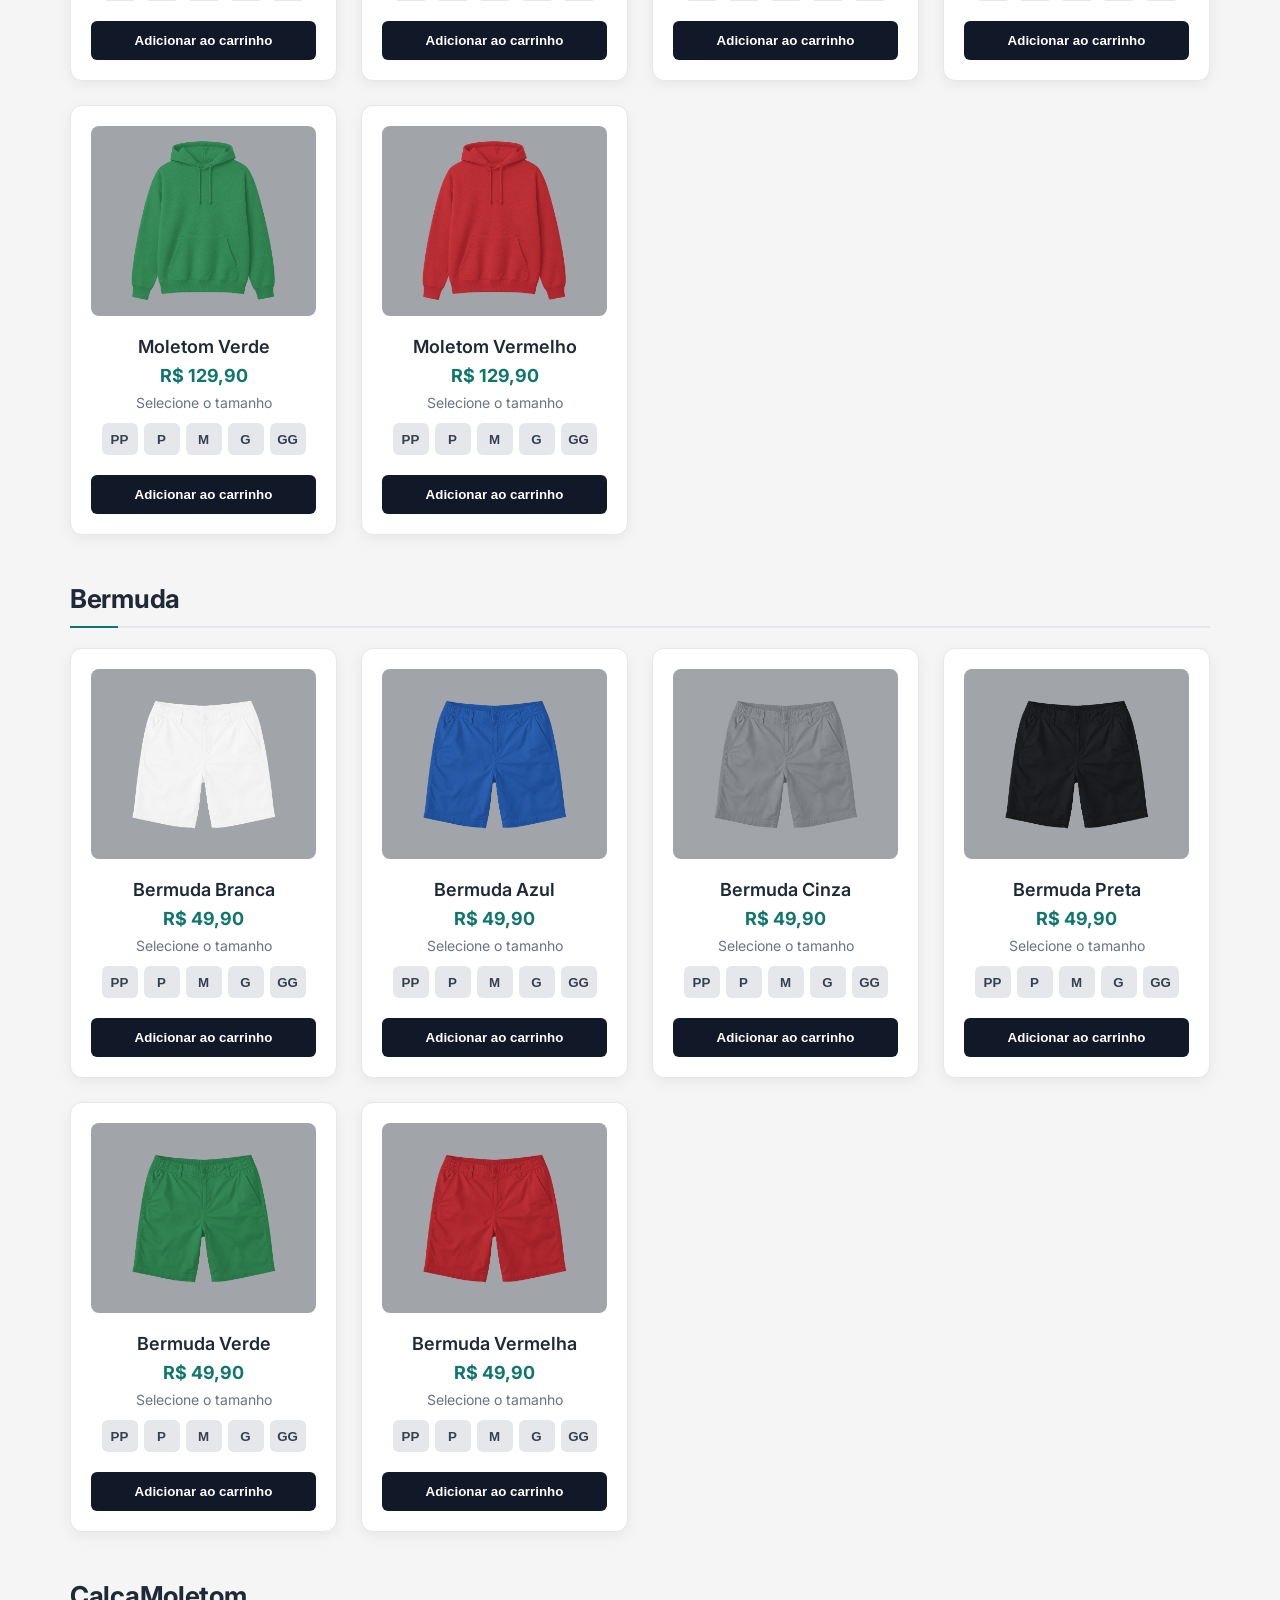
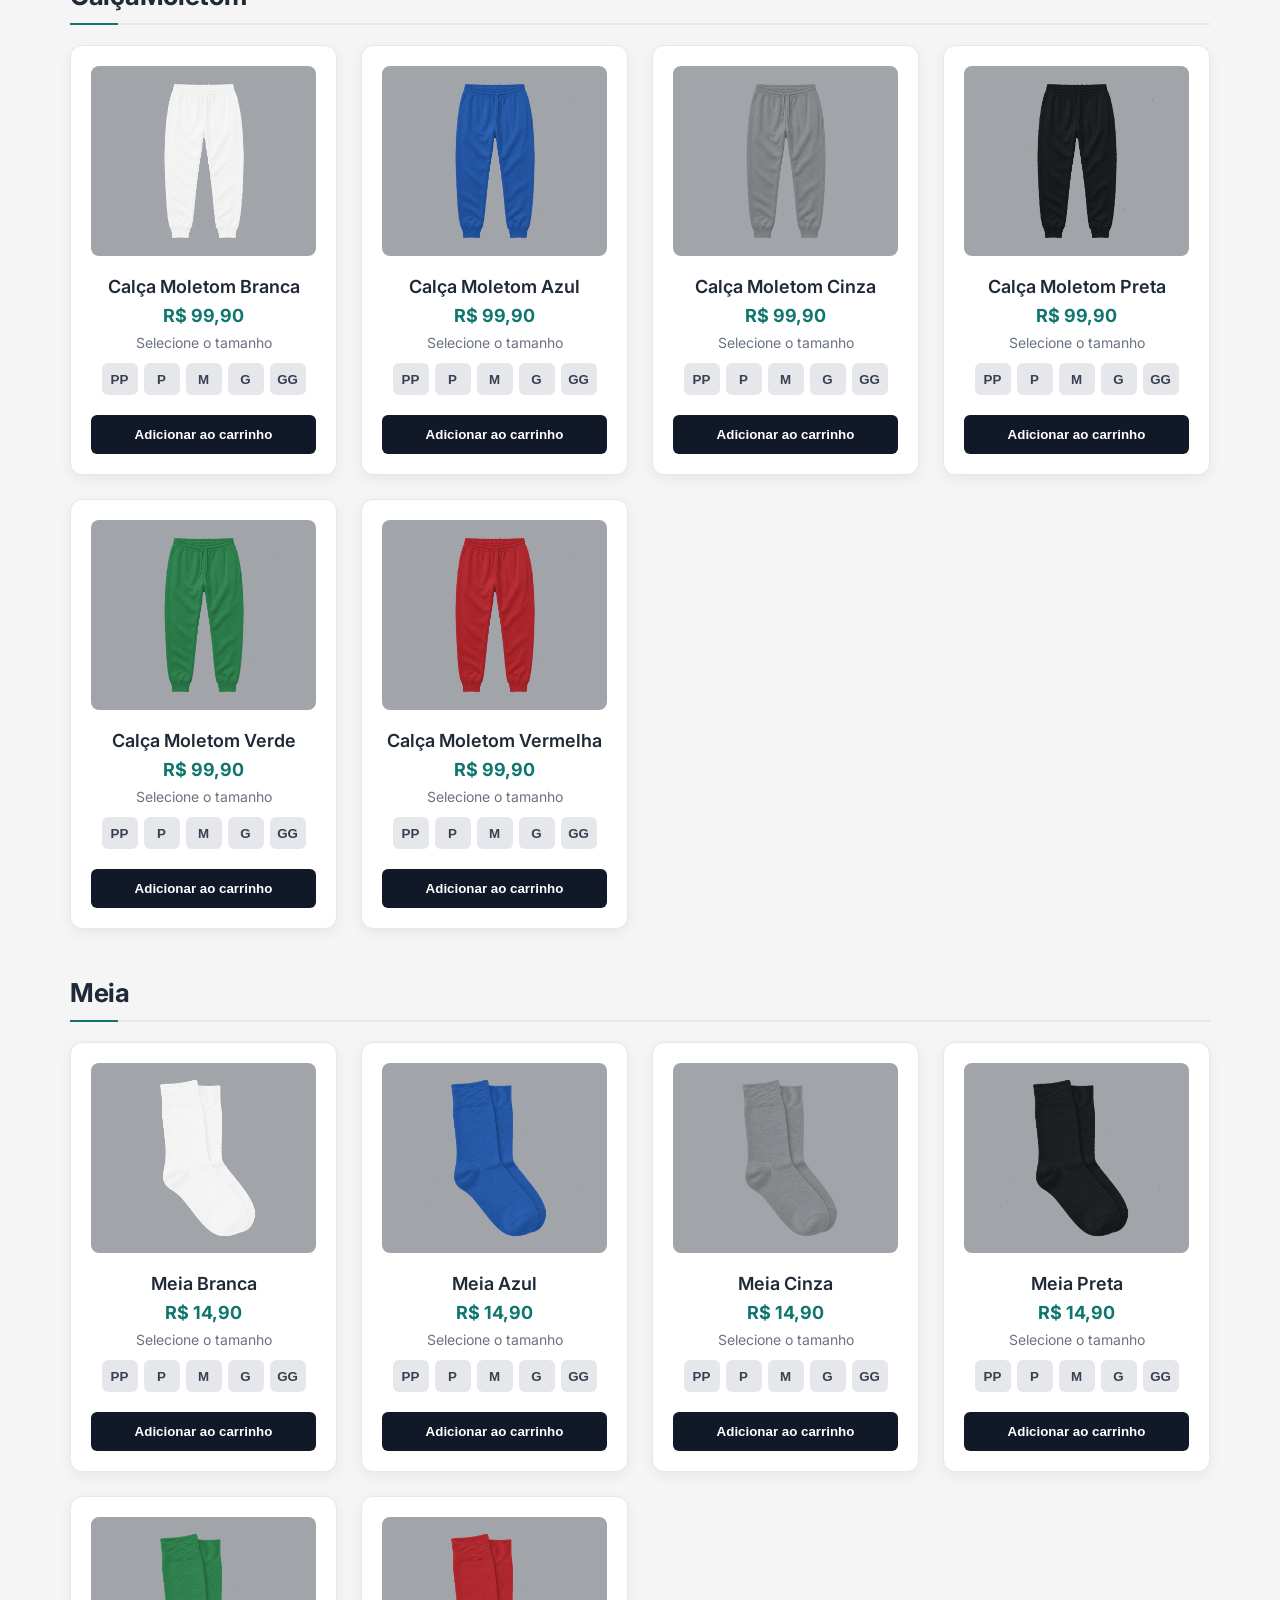
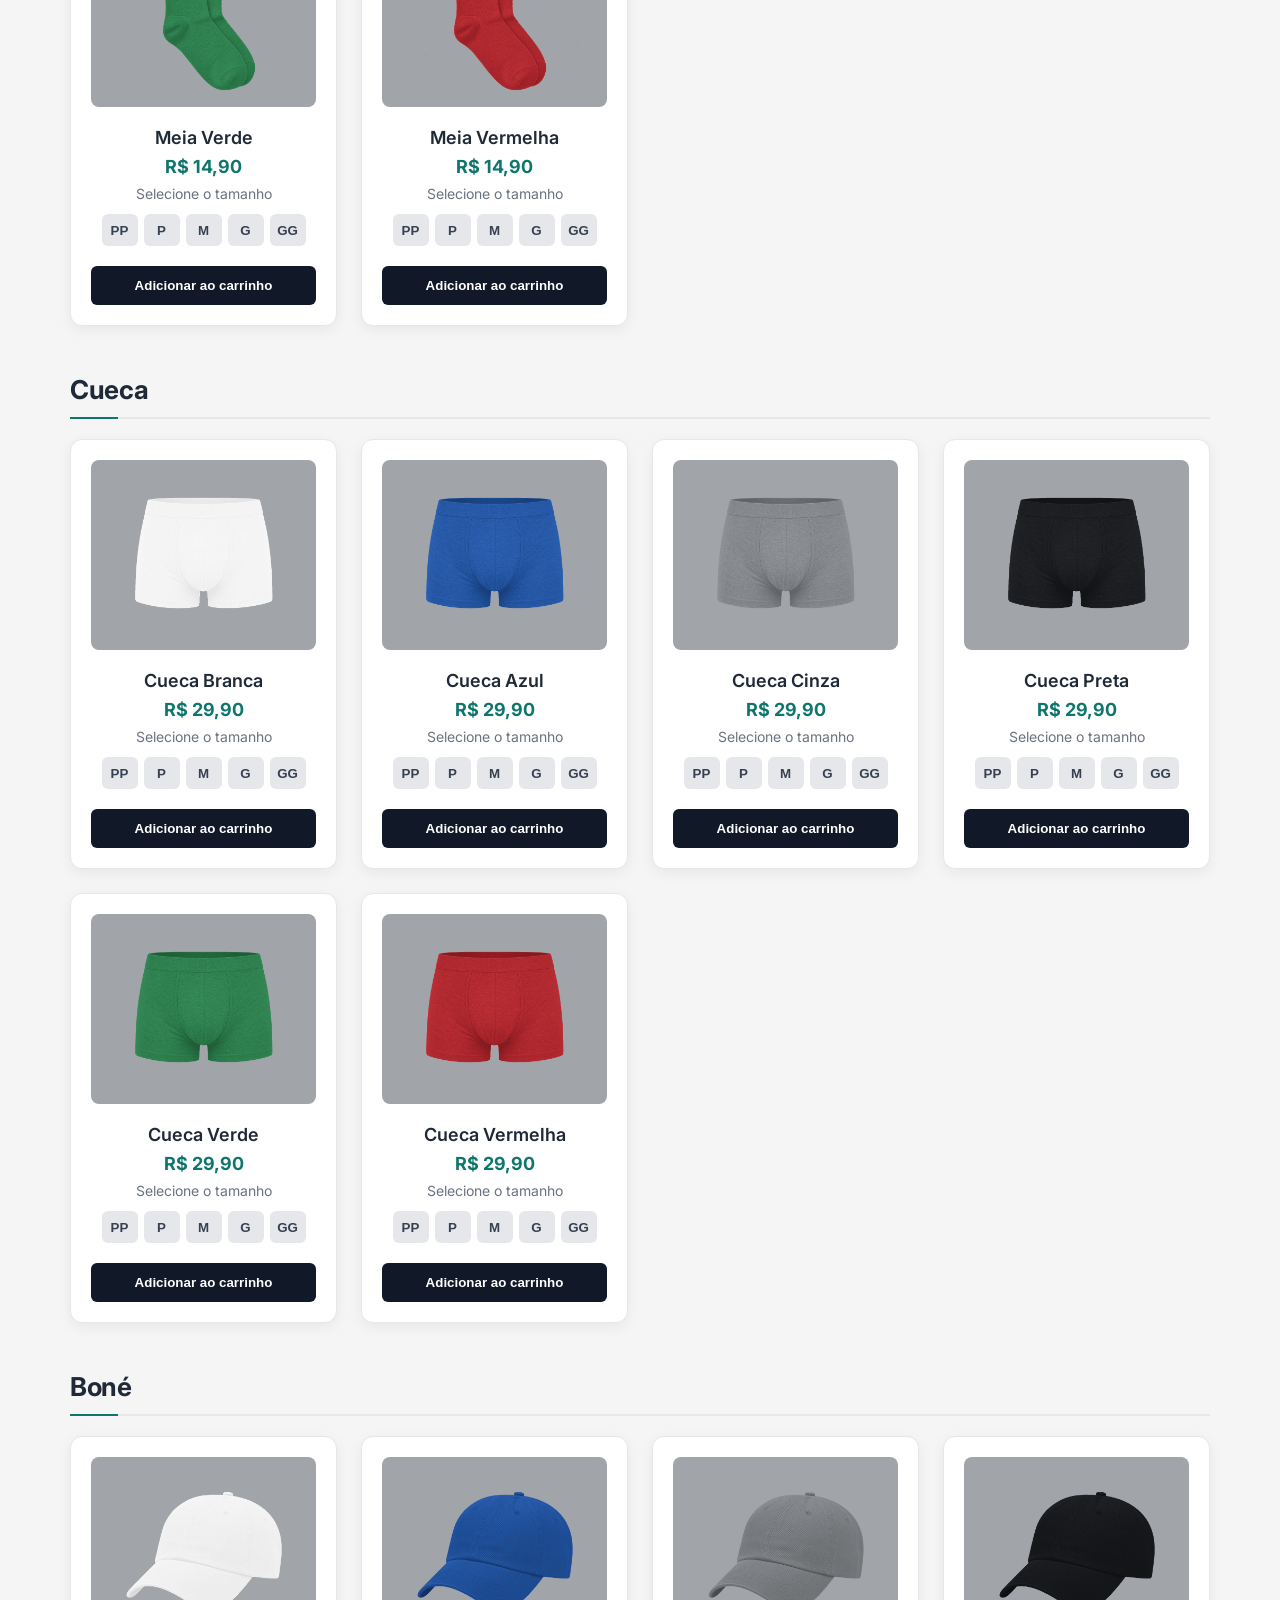
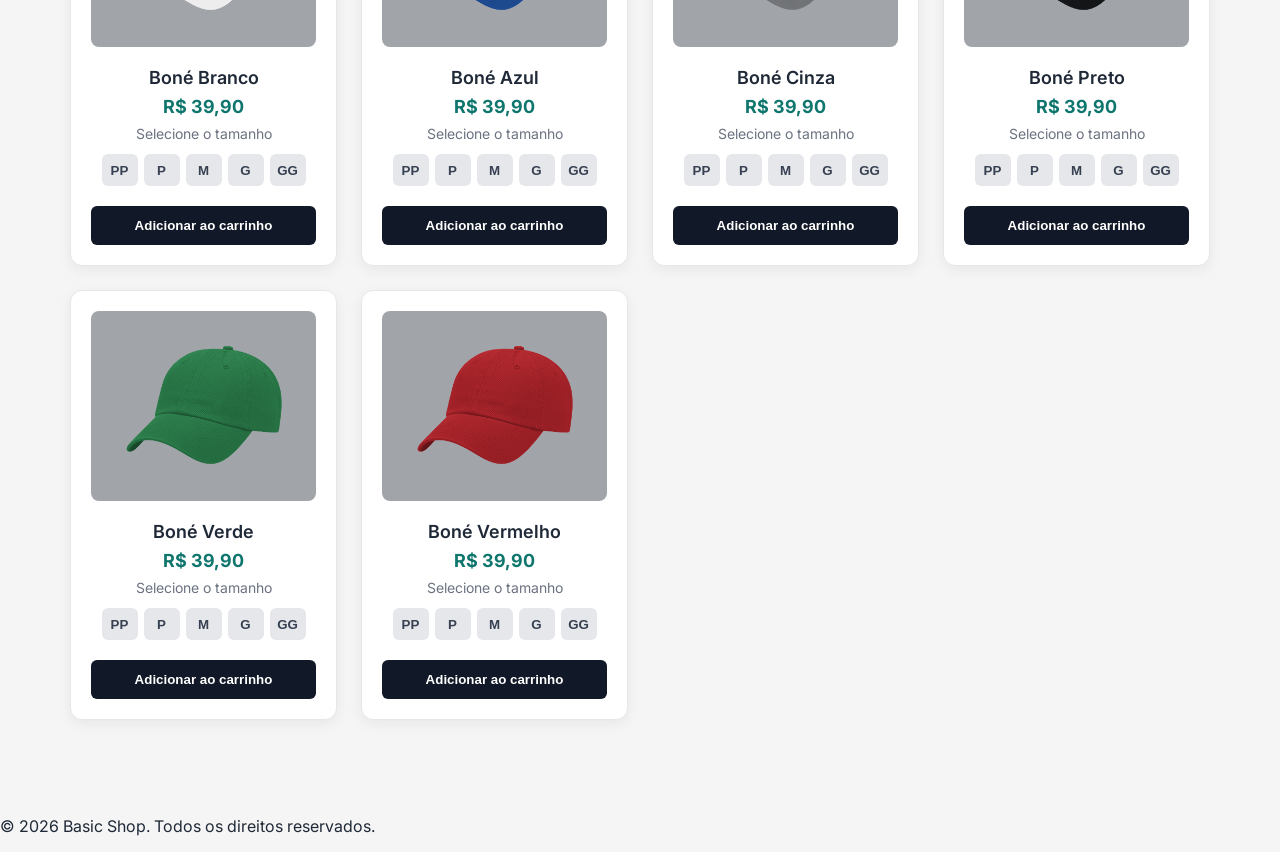
==== commit 352e76c8: "update.js todos os itens estão indo para o carrinho" ====
--- a/index.html
+++ b/index.html
@@ -21,9 +21,6 @@
     </header>
 
     <main>
-      <section class="categorias">
-        <div class="produtos"></div>
-      </section>
       <script src="carrinho.js"></script>
       <script src="script.js"></script>
     </main>
--- a/style.css
+++ b/style.css
@@ -353,6 +353,35 @@
   color: #4b5563;
   background-color: #f3f4f6;
   border-radius: 999px;
+}
+
+.carrinho-item-qtd {
+  display: flex;
+  align-items: center;
+  gap: 8px;
+  margin-top: 4px;
+}
+
+.btnQtd {
+  display: flex;
+  align-items: center;
+  justify-content: center;
+  width: 24px;
+  height: 24px;
+  font-size: 14px;
+  color: #374151;
+  background-color: #e5e7eb;
+}
+
+.btnQtd:hover {
+  background-color: #d1d5db;
+}
+
+.carrinho-item-quantidade {
+  min-width: 16px;
+  text-align: center;
+  font-size: 13px;
+  font-weight: 600;
 }
 
 .carrinho-item-valor {
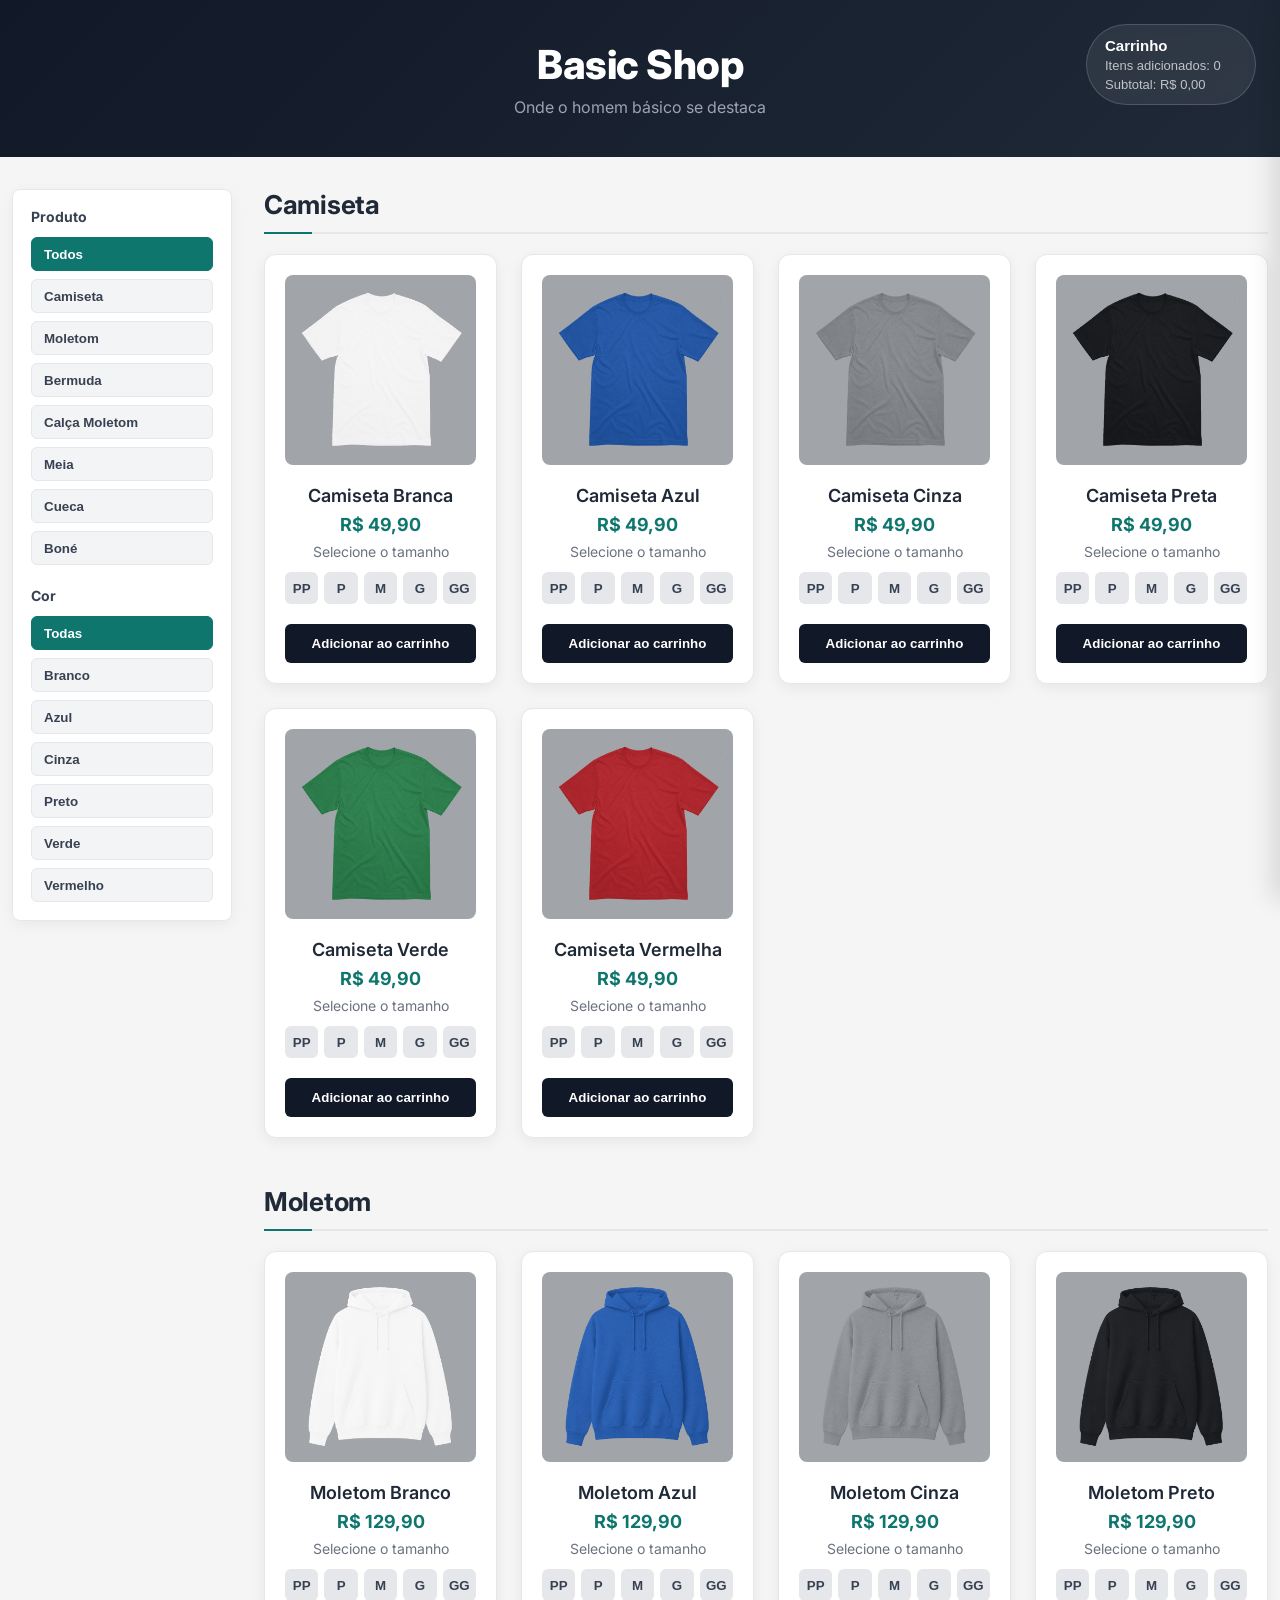
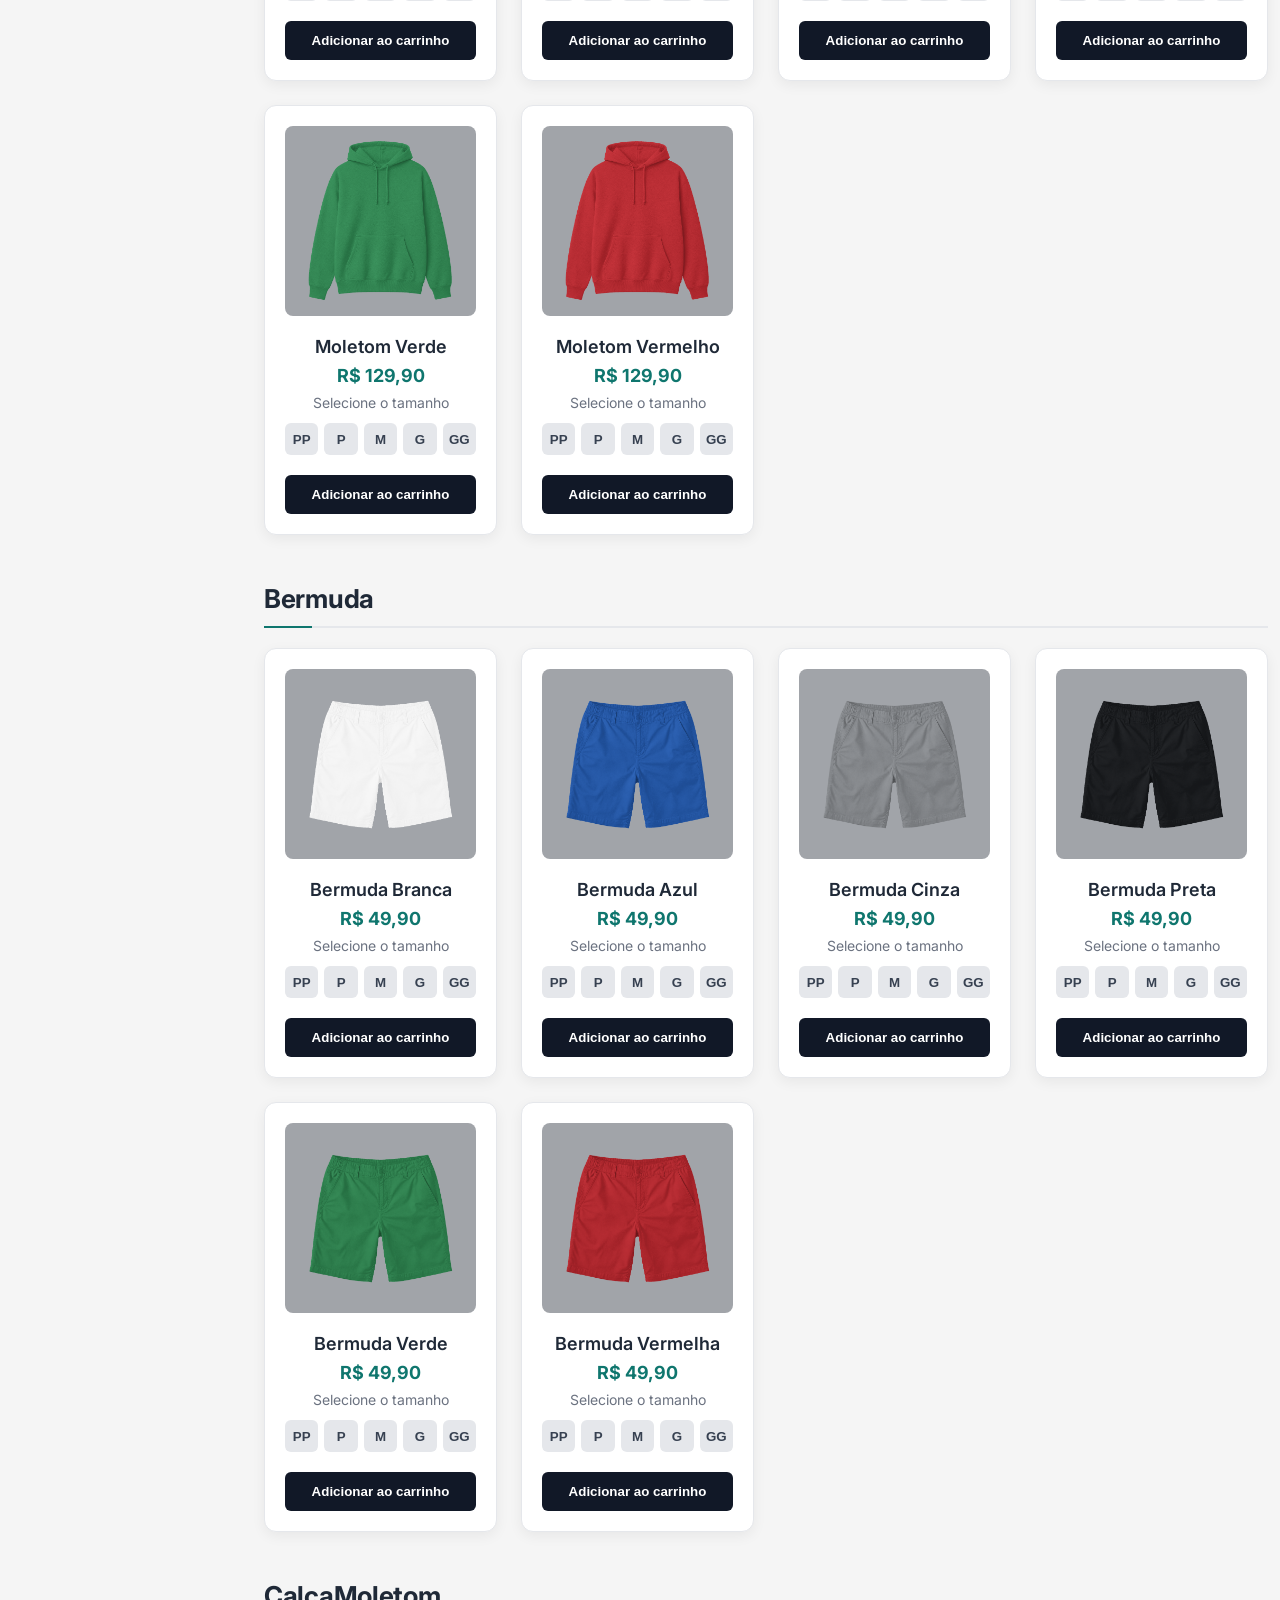
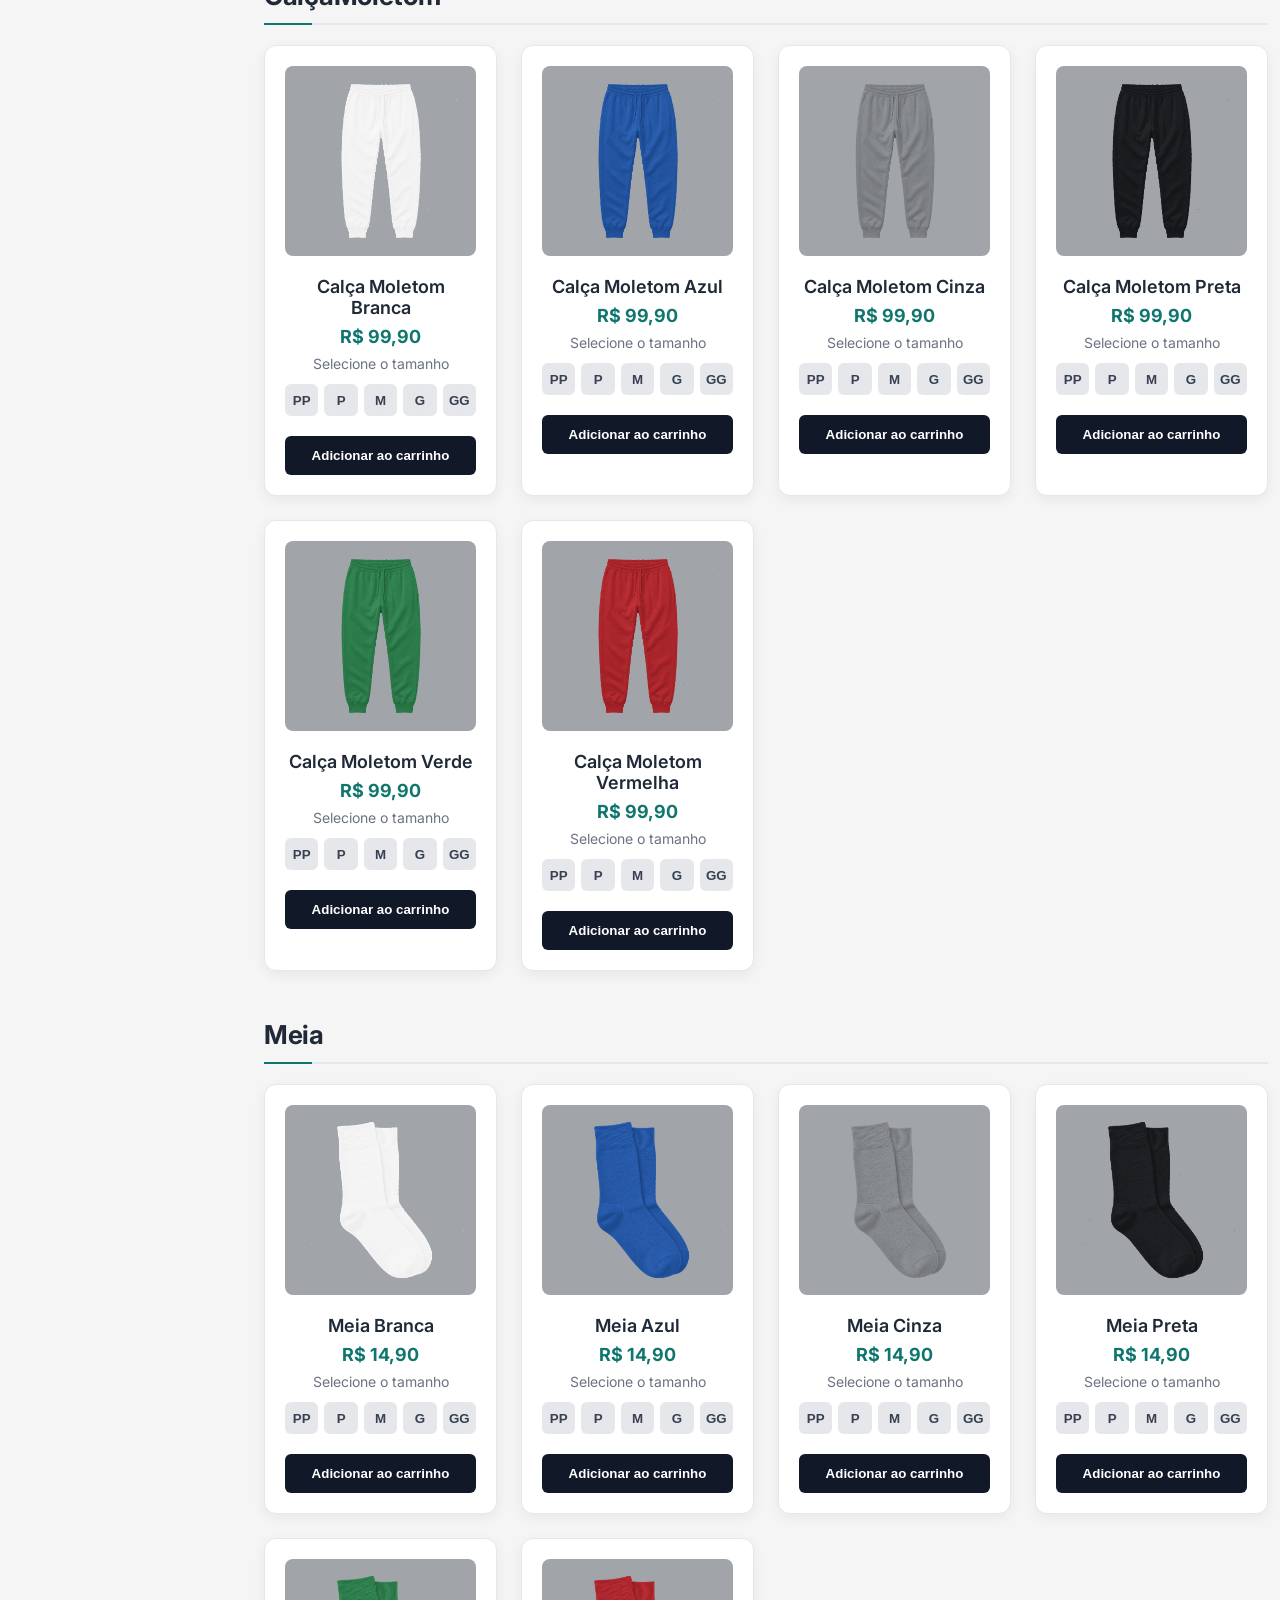
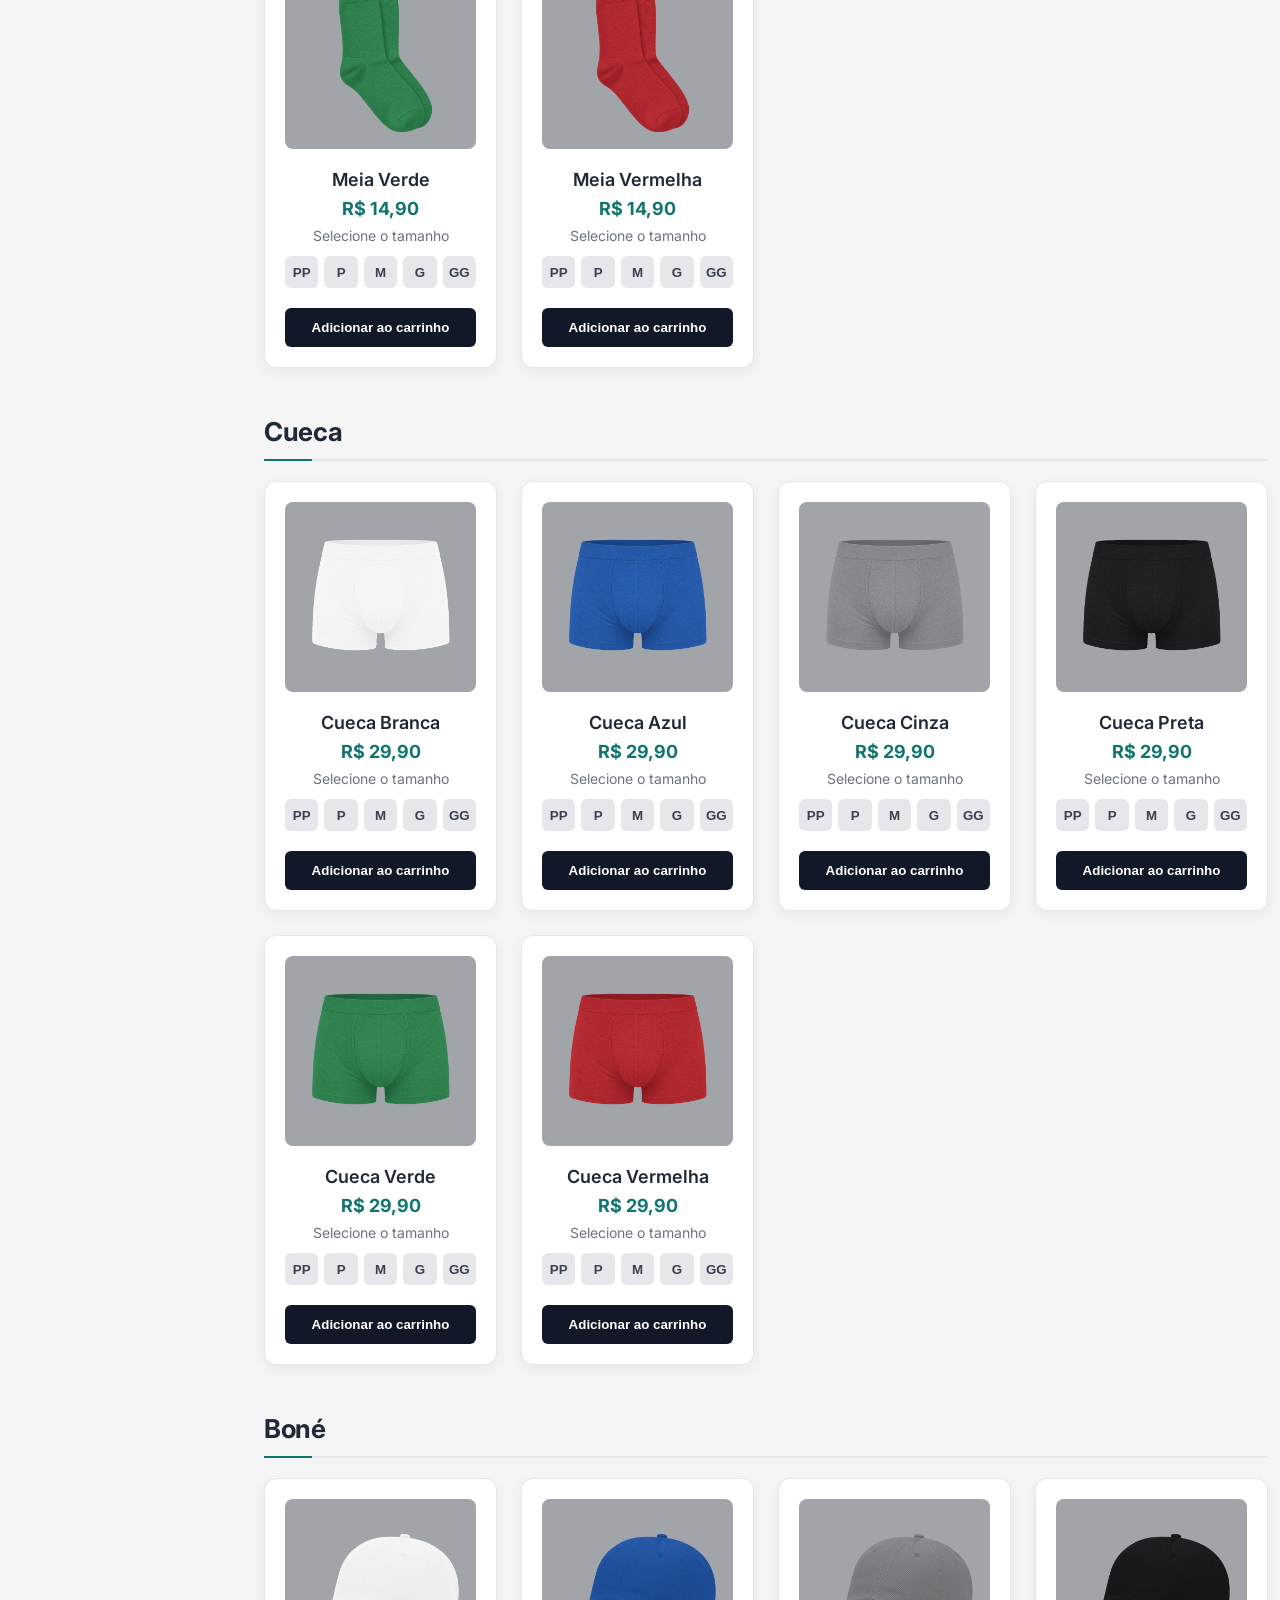
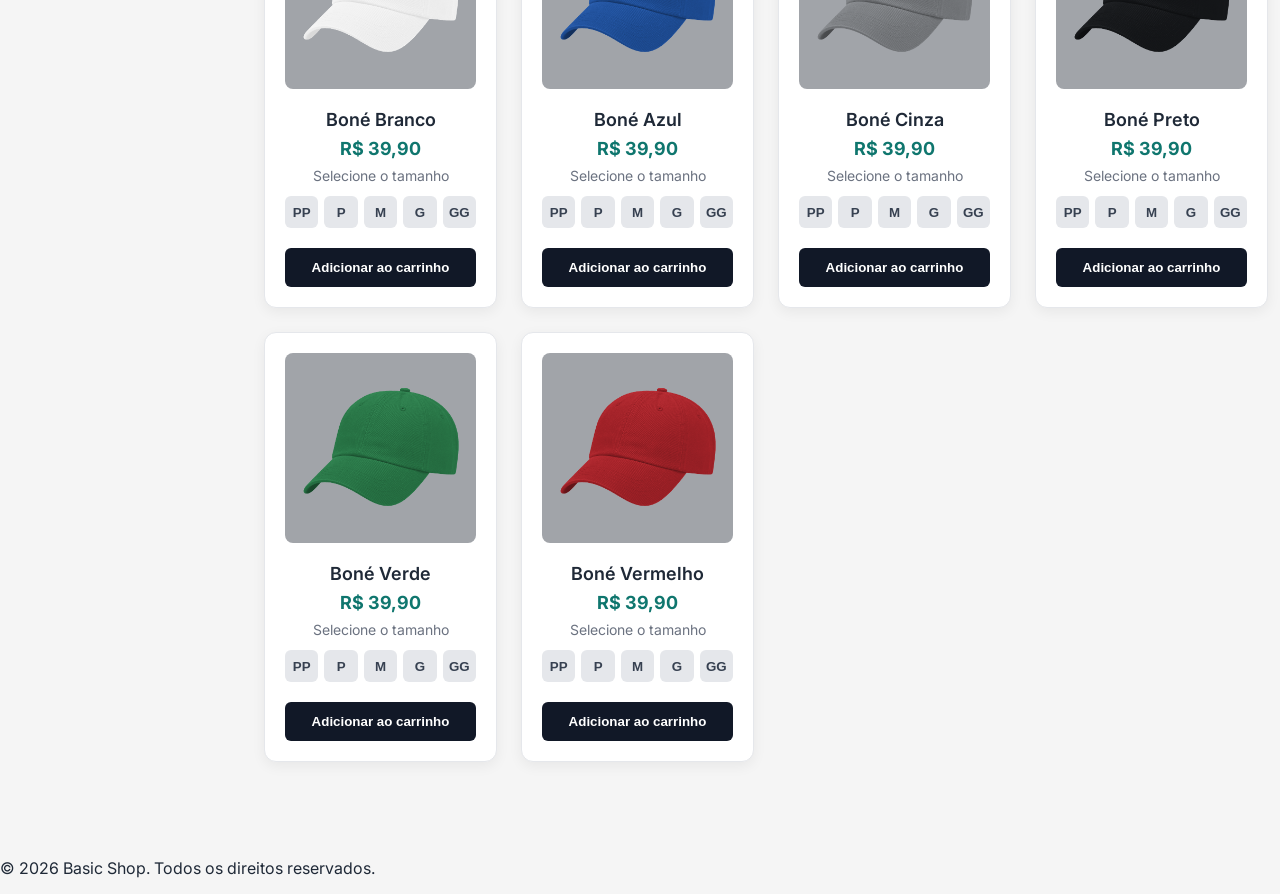
==== commit c09f5120: "Filter Adicionei a função de filtro por categoria e cor" ====
--- a/index.html
+++ b/index.html
@@ -21,8 +21,18 @@
     </header>
 
     <main>
+      <section class="filters" aria-label="Filtros de produtos">
+        <ul class="filter-options-type">
+          <li class="filter-option">Produto</li>
+        </ul>
+        <ul class="filter-options-color">
+          <li class="filter-option">Cor</li>
+        </ul>
+      </section>
+      <section id="vitrine-produtos"></section>
       <script src="carrinho.js"></script>
       <script src="script.js"></script>
+      <script src="filters.js"></script>
     </main>
 
     <footer>
--- a/style.css
+++ b/style.css
@@ -38,9 +38,74 @@
 }
 
 main {
-  width: min(1180px, 100%);
+  display: grid;
+  grid-template-columns: 220px minmax(0, 1fr);
+  gap: 32px;
+  align-items: start;
+  width: min(1320px, 100%);
   margin: 0 auto;
-  padding: 32px 20px;
+  padding: 32px 12px;
+}
+
+.filters {
+  display: flex;
+  flex-direction: column;
+  gap: 22px;
+  position: sticky;
+  top: 20px;
+  padding: 18px;
+  border: 1px solid #e5e7eb;
+  border-radius: 8px;
+  background-color: white;
+  box-shadow: 0 4px 14px rgba(0, 0, 0, 0.05);
+}
+
+.filters ul {
+  display: flex;
+  flex-direction: column;
+  gap: 8px;
+  align-items: stretch;
+  padding: 0;
+  margin: 0;
+  list-style: none;
+}
+
+.filter-option {
+  margin-bottom: 4px;
+  font-size: 14px;
+  font-weight: 700;
+  color: #374151;
+}
+
+.botao_filtro {
+  width: 100%;
+  min-height: 34px;
+  padding: 8px 12px;
+  text-align: left;
+  color: #374151;
+  background-color: #f3f4f6;
+  border: 1px solid #e5e7eb;
+}
+
+.botao_filtro:hover {
+  background-color: #e5e7eb;
+  opacity: 1;
+}
+
+.botao_filtro.filtro-ativo {
+  color: white;
+  background-color: #0f766e;
+  border-color: #0f766e;
+}
+
+.sem-produtos {
+  margin: 24px 0 48px;
+  padding: 24px;
+  text-align: center;
+  color: #6b7280;
+  border: 1px dashed #d1d5db;
+  border-radius: 8px;
+  background-color: white;
 }
 
 .categorias {
@@ -417,3 +482,13 @@
 #carrinho > button:hover {
   background-color: #1f2937;
 }
+
+@media (max-width: 760px) {
+  main {
+    grid-template-columns: 1fr;
+  }
+
+  .filters {
+    position: static;
+  }
+}
